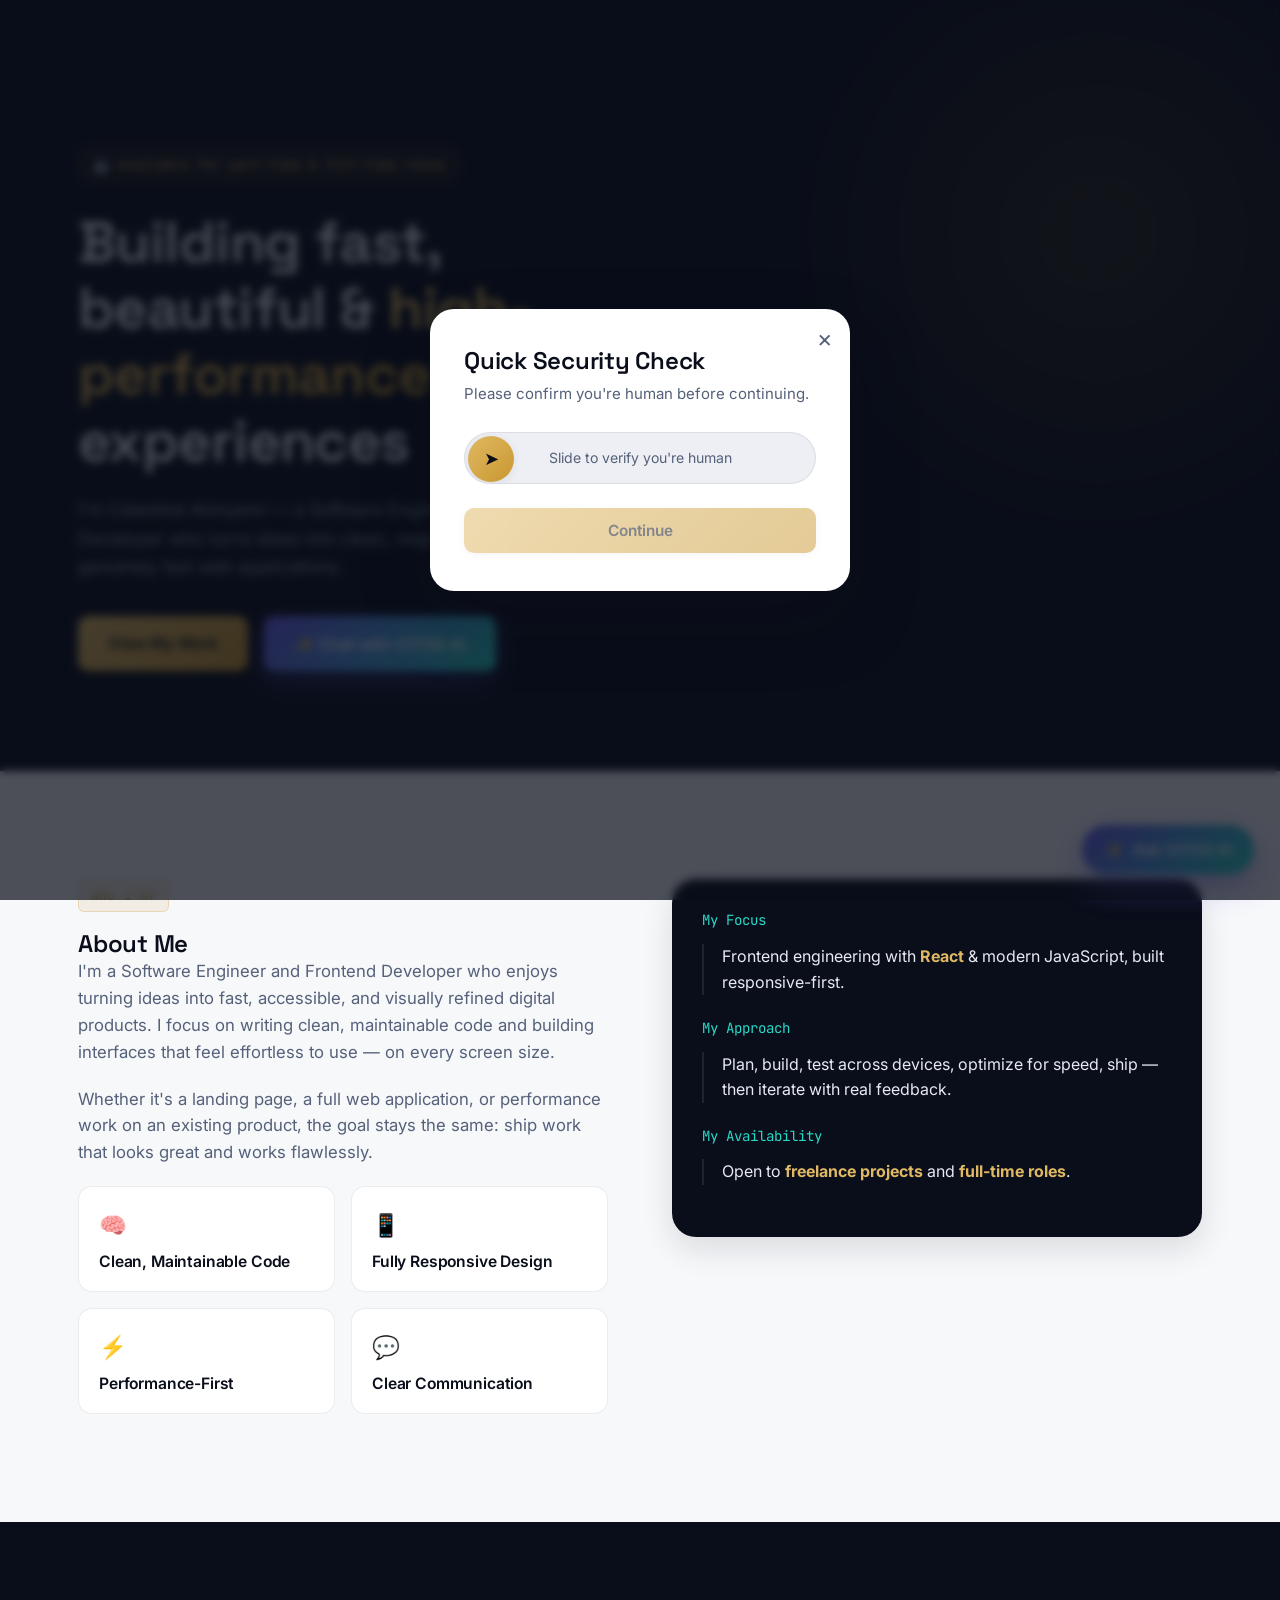
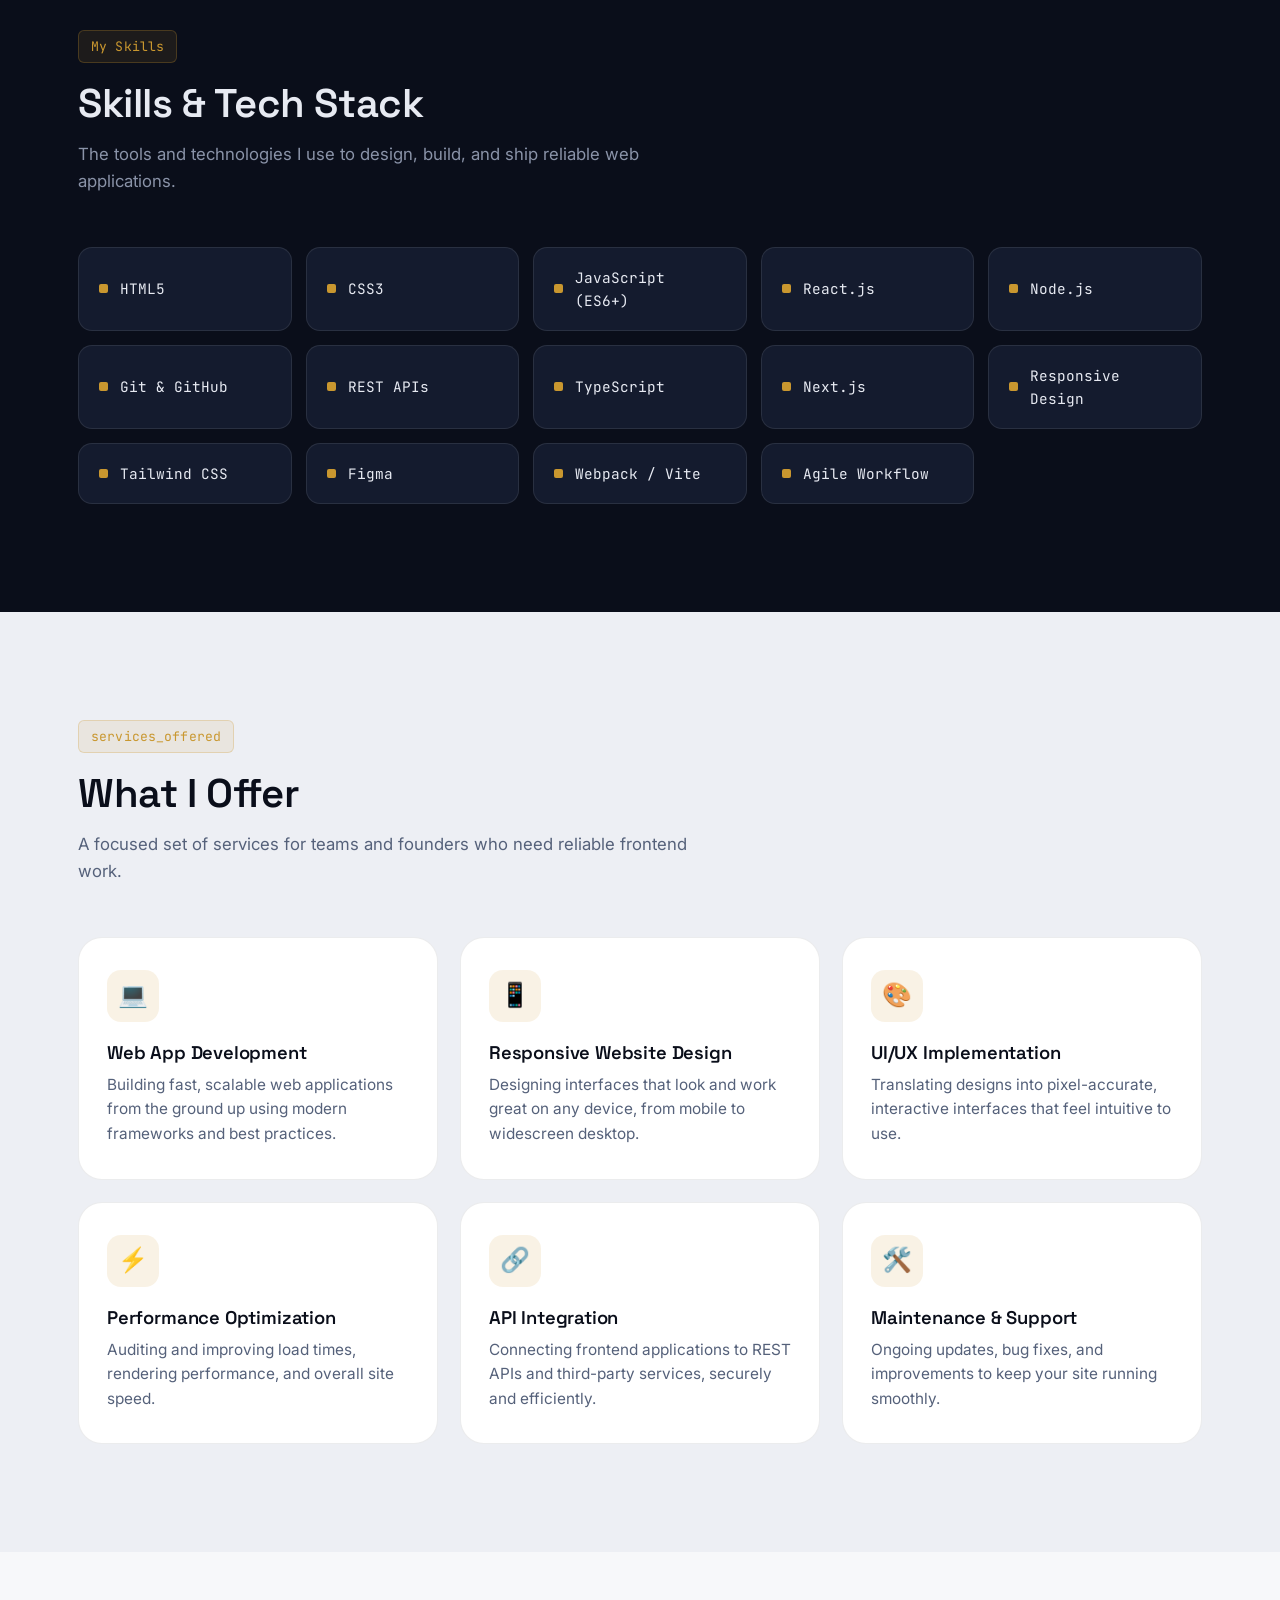
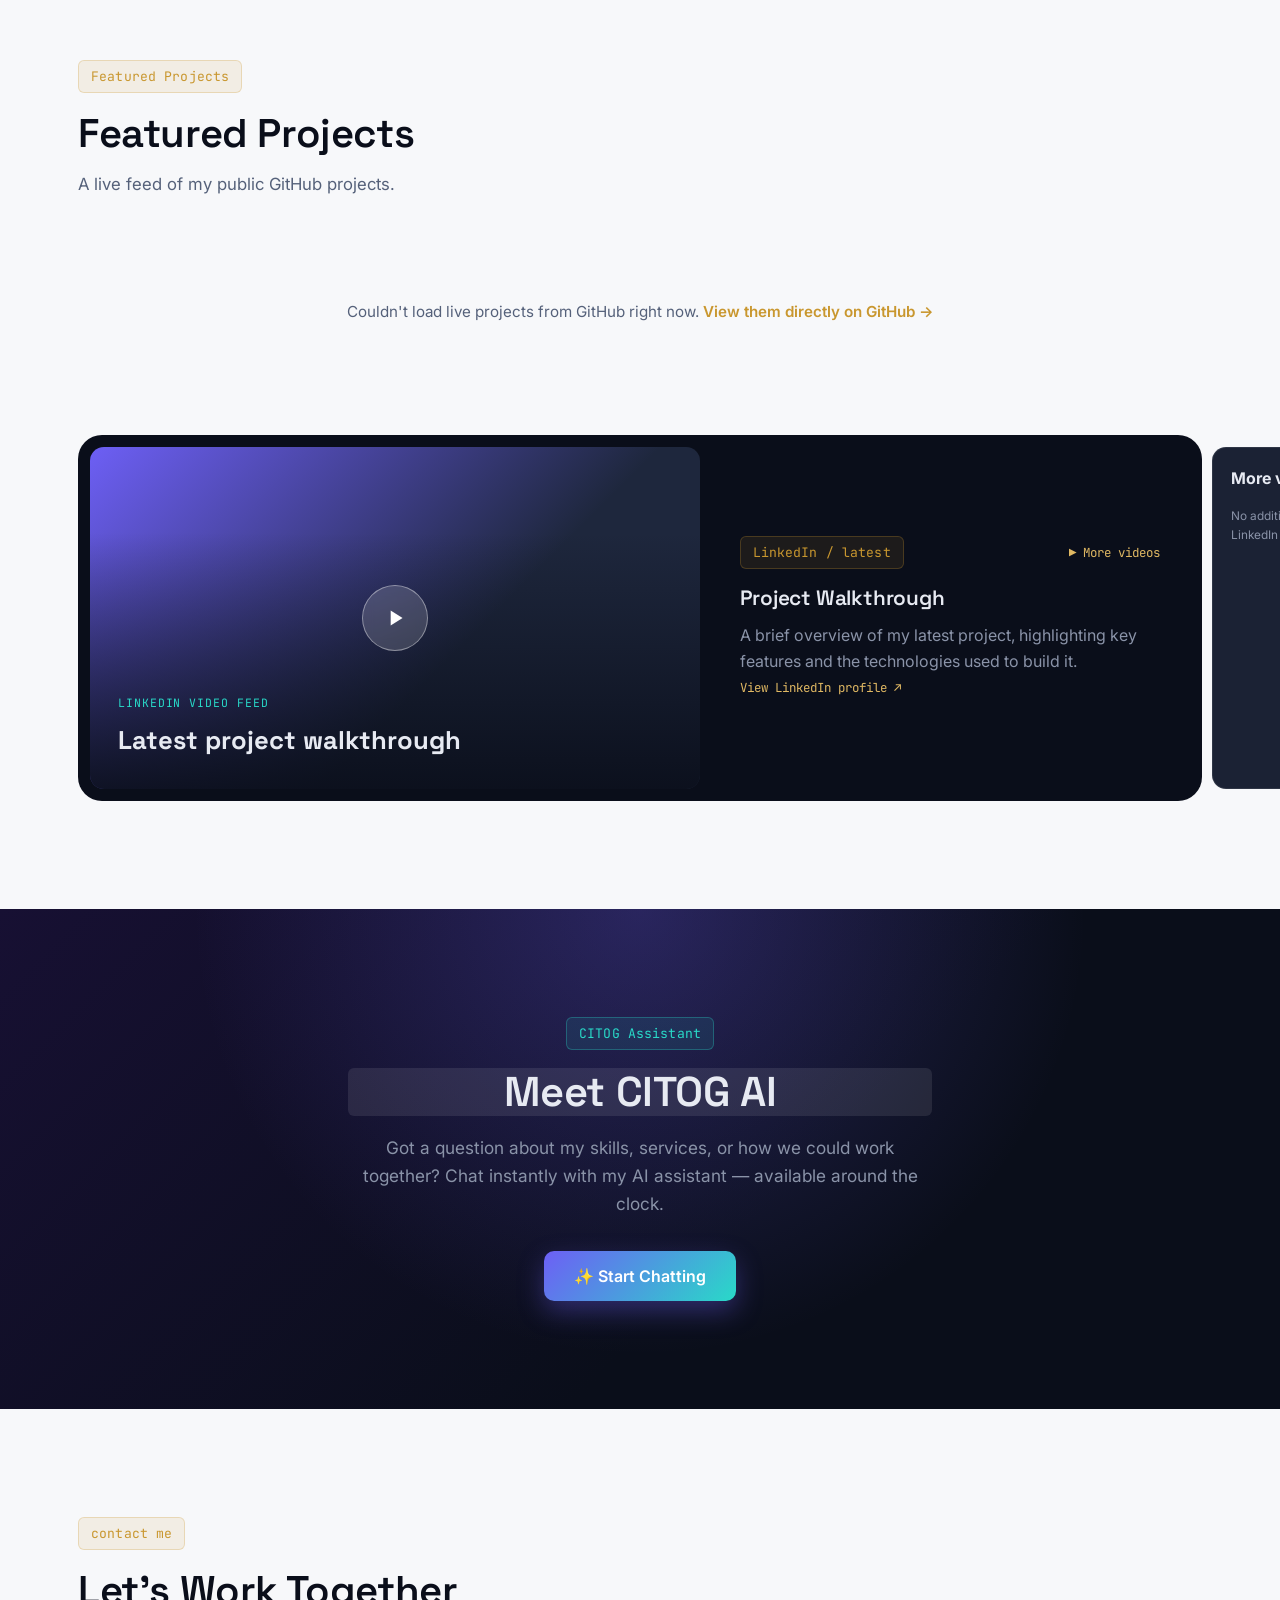
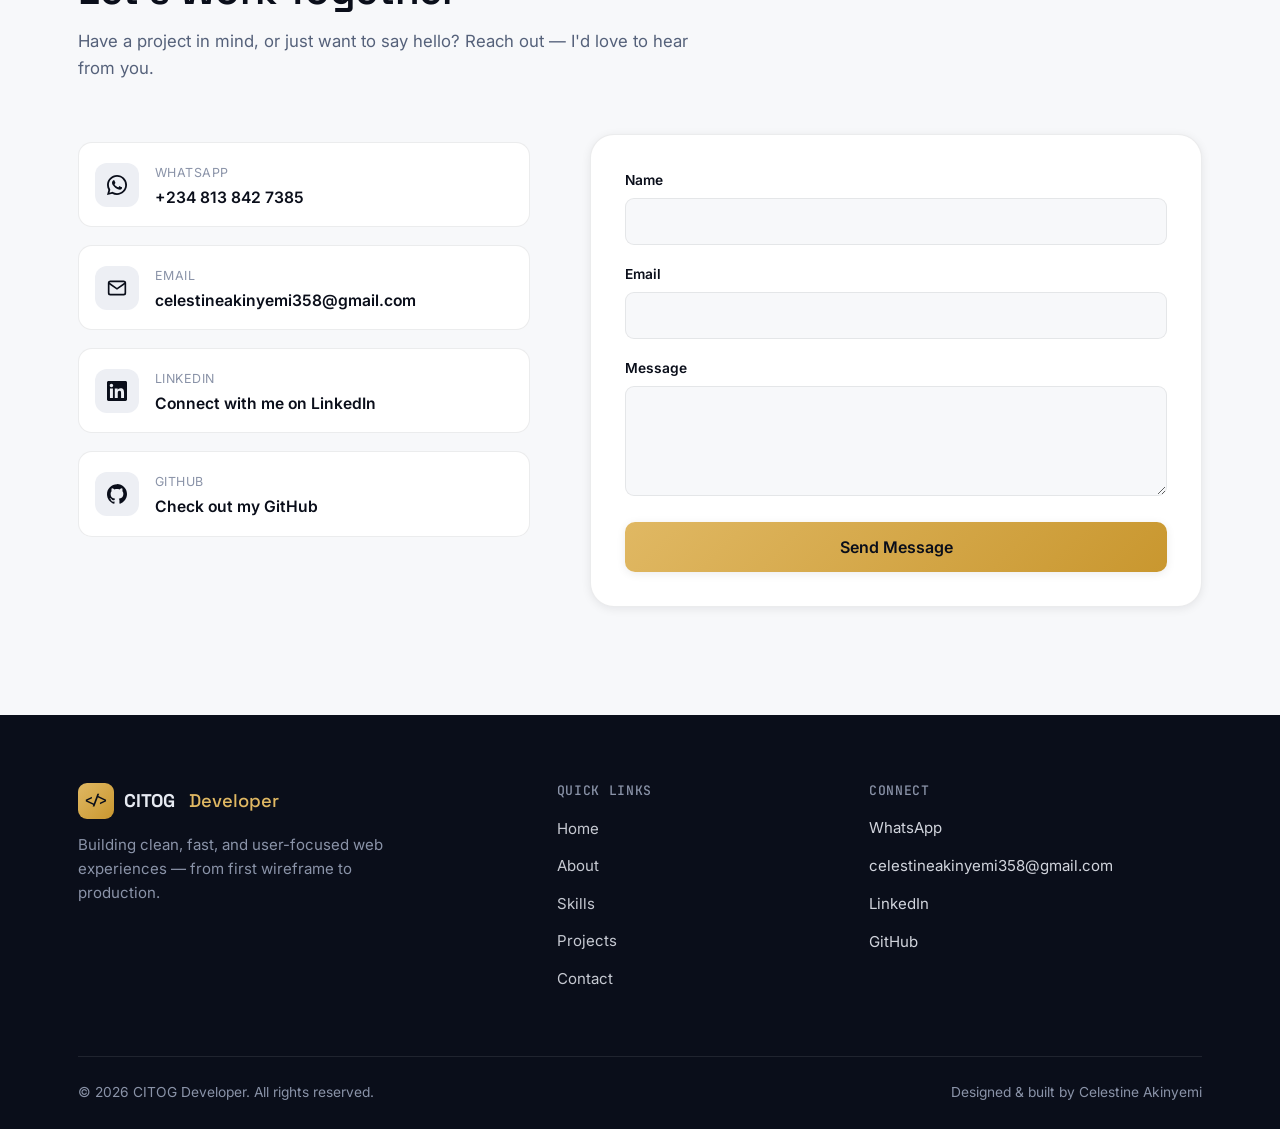
==== j/index.html @ e10cf48c "Rename j.html to index.html" ====
<!doctype html>
<html lang="en">
  <head>
    <meta charset="UTF-8" />
    <meta name="viewport" content="width=device-width, initial-scale=1.0" />
    <title>
      CITOG Developer | Celestine Akinyemi — Software Engineer &amp; Frontend
      Developer
    </title>
    <meta
      name="description"
      content="CITOG Developer — Celestine Akinyemi's portfolio as a Software Engineer and Frontend Developer. Explore projects, skills, and get in touch."
    />
    <link rel="stylesheet" href="j.css" />
    <link
      rel="icon"
      href="data:image/svg+xml,<svg xmlns=%22http://www.w3.org/2000/svg%22 viewBox=%220 0 100 100%22><text y=%22.9em%22 font-size=%2290%22>&#x1F4BB;</text></svg>"
    />
    <link rel="preconnect" href="https://fonts.googleapis.com" />
    <link rel="preconnect" href="https://fonts.gstatic.com" crossorigin />
    <link
      href="https://fonts.googleapis.com/css2?family=Space+Grotesk:wght@500;600;700&family=Inter:wght@400;500;600;700&family=JetBrains+Mono:wght@400;500;600&display=swap"
      rel="stylesheet"
    />
  </head>
  <body>
    <!-- ===== AUTH MODAL ===== -->
    <div class="modal-overlay" id="authOverlay">
      <div class="modal-box" id="auth-screen">
        <button
          class="modal-close"
          onclick="closeAuthModal()"
          aria-label="Close"
        >
          &times;
        </button>

        <div class="auth-step" id="step-verify">
          <h2>Quick Security Check</h2>
          <p>Please confirm you're human before continuing.</p>
          <div class="slider-captcha slider-track" id="sliderTrack">
            <div class="slider-fill" id="sliderFill"></div>
            <span class="slider-text" id="sliderText"
              >Slide to verify you're human</span
            >
            <div class="slider-handle" id="sliderHandle">&#10148;</div>
          </div>
          <button
            class="btn btn-primary btn-block"
            id="verifyContinueBtn"
            disabled
            onclick="proceedAfterVerify()"
          >
            Continue
          </button>
        </div>

        <div class="auth-step auth-step-hidden" id="step-login">
          <h2>Welcome Back</h2>
          <p>Log in to your CITOG Developer account.</p>
          <form id="loginFormEl" onsubmit="handleLogin(event)">
            <div class="mb-3">
              <label class="form-label small text-secondary"
                >Email Address</label
              >
              <input
                type="email"
                id="loginEmail"
                placeholder="Email address"
                required
              />
            </div>

            <div class="mb-2">
              <label class="form-label small text-secondary">Password</label>
              <input
                type="password"
                id="loginPassword"
                placeholder="******"
                required
              />
              <div class="text-end mb-3">
                <a href="#" class="link-forgot" onclick="showAuthStep('forgot')"
                  >Forgot password?</a
                >
              </div>
              <button
                type="submit"
                class="btn btn-primary btn-block"
                id="btn-login-submit"
              >
                Log In
              </button>
              <div class="form-error" id="loginError"></div>
            </div>
          </form>
          <div class="divider"><span>or continue with</span></div>
          <div class="social-buttons">
            <button
              type="button"
              class="btn-social"
              onclick="handleSocialLogin('Google')"
            >
              <svg width="18" height="18" viewBox="0 0 24 24">
                <path
                  fill="#4285F4"
                  d="M23.52 12.27c0-.79-.07-1.54-.19-2.27H12v4.51h6.44c-.28 1.48-1.12 2.73-2.38 3.58v2.97h3.86c2.26-2.08 3.6-5.15 3.6-8.79z"
                />
                <path
                  fill="#34A853"
                  d="M12 24c3.24 0 5.95-1.08 7.93-2.91l-3.86-2.97c-1.07.72-2.45 1.15-4.07 1.15-3.13 0-5.78-2.11-6.73-4.96H1.29v3.07C3.26 21.3 7.31 24 12 24z"
                />
                <path
                  fill="#FBBC05"
                  d="M5.27 14.31A7.19 7.19 0 0 1 4.9 12c0-.8.14-1.58.37-2.31V6.62H1.29A11.96 11.96 0 0 0 0 12c0 1.93.46 3.76 1.29 5.38l3.98-3.07z"
                />
                <path
                  fill="#EA4335"
                  d="M12 4.77c1.77 0 3.35.61 4.6 1.8l3.42-3.42C17.94 1.19 15.24 0 12 0 7.31 0 3.26 2.7 1.29 6.62l3.98 3.07C6.22 6.84 8.87 4.77 12 4.77z"
                />
              </svg>
              Google
            </button>
            <button
              type="button"
              class="btn-social"
              onclick="handleSocialLogin('GitHub')"
            >
              <svg width="18" height="18" viewBox="0 0 24 24" fill="#181717">
                <path
                  d="M12 .297c-6.63 0-12 5.373-12 12 0 5.303 3.438 9.8 8.205 11.385.6.113.82-.258.82-.577 0-.285-.01-1.04-.015-2.04-3.338.724-4.042-1.61-4.042-1.61-.546-1.385-1.333-1.755-1.333-1.755-1.089-.744.084-.729.084-.729 1.205.084 1.838 1.236 1.838 1.236 1.07 1.835 2.809 1.305 3.495.998.108-.776.417-1.305.76-1.605-2.665-.3-5.466-1.332-5.466-5.93 0-1.31.465-2.38 1.235-3.22-.135-.303-.54-1.523.105-3.176 0 0 1.005-.322 3.3 1.23.96-.267 1.98-.399 3-.405 1.02.006 2.04.138 3 .405 2.28-1.552 3.285-1.23 3.285-1.23.645 1.653.24 2.873.12 3.176.765.84 1.23 1.91 1.23 3.22 0 4.61-2.805 5.625-5.475 5.92.42.36.81 1.096.81 2.22 0 1.606-.015 2.896-.015 3.286 0 .315.21.69.825.57C20.565 21.795 24 17.3 24 12c0-6.627-5.373-12-12-12z"
                />
              </svg>
              GitHub
            </button>
            <button
              type="button"
              class="btn-social"
              onclick="handleSocialLogin('LinkedIn')"
            >
              <svg width="18" height="18" viewBox="0 0 24 24" fill="#0A66C2">
                <path
                  d="M20.447 20.452h-3.554v-5.569c0-1.328-.027-3.037-1.852-3.037-1.853 0-2.136 1.445-2.136 2.939v5.667H9.351V9h3.414v1.561h.046c.477-.9 1.637-1.85 3.37-1.85 3.601 0 4.267 2.37 4.267 5.455v6.286zM5.337 7.433c-1.144 0-2.063-.926-2.063-2.065 0-1.138.92-2.063 2.063-2.063 1.14 0 2.064.925 2.064 2.063 0 1.139-.925 2.065-2.064 2.065zm1.782 13.019H3.555V9h3.564v11.452zM22.225 0H1.771C.792 0 0 .774 0 1.729v20.542C0 23.227.792 24 1.771 24h20.451C23.2 24 24 23.227 24 22.271V1.729C24 .774 23.2 0 22.222 0h.003z"
                />
              </svg>
              LinkedIn
            </button>
          </div>
          <p class="switch-auth">
            Don't have an account?
            <a href="#home" id="switchToSignup" onclick="showAuthStep('signup')"
              >Sign up</a
            >
          </p>
        </div>

        <div class="auth-step auth-step-hidden" id="step-signup">
          <h2>Create Your Account</h2>
          <p>Join CITOG Developer to get started.</p>
          <form id="signupFormEl" onsubmit="handleSignup(event)">
            <div class="mb-3">
              <label class="form-label small text-secondary">Full Name</label>
              <input
                type="text"
                id="signupName"
                placeholder="Full name"
                required
              />
            </div>
            <div class="mb-3">
              <label class="form-label small text-secondary"
                >Email Address</label
              >
              <input
                type="email"
                id="signupEmail"
                placeholder="Email address"
                required
              />
            </div>
            <div class="mb-3">
              <label class="form-label small text-secondary">Password</label>
              <input
                type="password"
                id="signupPassword"
                placeholder="Password (min. 8 characters)"
                required
              />
            </div>
            <div class="mb-3">
              <label class="form-label small text-secondary"
                >Confirm Password</label
              >
              <input
                type="password"
                id="signupConfirm"
                placeholder="Confirm password"
                required
              />
            </div>
            <div class="form-error" id="signupError"></div>
            <button type="submit" class="btn btn-primary btn-block">
              Create Account
            </button>
          </form>
          <p class="switch-auth">
            Already have an account?
            <a href="#home" id="switchToLogin" onclick="showAuthStep('login')"
              >Log in</a
            >
          </p>
        </div>

        <div class="auth-step auth-step-hidden" id="step-forgot">
          <h2>Reset Your Password</h2>
          <p>
            Enter the email associated with your account, and we'll send a link
            to reset your password.
          </p>
          <form id="forgotFormEl" onsubmit="handleForgotPassword(event)">
            <input
              type="email"
              id="forgotEmail"
              placeholder="Email address"
              required
            />
            <button type="submit" class="btn btn-primary btn-block">
              Send Reset Link
            </button>
          </form>
          <p class="switch-auth">
            <a
              href="#home"
              id="switchToLoginFromForgot"
              onclick="showAuthStep('login')"
              >&larr; Back to login</a
            >
          </p>
        </div>

        <div class="auth-step auth-step-hidden" id="step-reset-sent">
          <div class="success-icon">&#10003;</div>
          <h2>Check Your Email</h2>
          <p id="resetSentMessage">
            If an account exists with that email, we've sent a password reset
            link.
          </p>
          <button
            class="btn btn-primary btn-block"
            onclick="showAuthStep('reset-form')"
          >
            Continue to Reset Password
          </button>
          <p class="switch-auth">
            <a
              href="#home"
              id="switchToLoginFromResetSent"
              onclick="showAuthStep('login')"
              >&larr; Back to login</a
            >
          </p>
        </div>

        <div class="auth-step auth-step-hidden" id="step-reset-form">
          <h2>Set a New Password</h2>
          <p>Choose a new password for your account.</p>
          <form id="resetFormEl" onsubmit="handleResetPassword(event)">
            <div class="mb-3">
              <label class="form-label small text-secondary"
                >New Password</label
              >
              <input
                type="password"
                id="resetPassword"
                placeholder="New password (min. 8 characters)"
                required
              />
            </div>
            <div class="mb-3">
              <label class="form-label small text-secondary"
                >Confirm New Password</label
              >
              <input
                type="password"
                id="resetConfirm"
                placeholder="Confirm new password"
                required
              />
            </div>
            <div class="form-error" id="resetError"></div>
            <button type="submit" class="btn btn-primary btn-block">
              Reset Password
            </button>
          </form>
          <p class="switch-auth">
            <a
              href="#home"
              id="switchToLoginFromReset"
              onclick="showAuthStep('login')"
              >&larr; Back to login</a
            >
          </p>
        </div>
      </div>
    </div>

    <div id="main-content" class="site-shell site-locked">
      <!-- ===== NAVBAR ===== -->
      <nav class="navbar" id="navbar" aria-label="Primary navigation">
        <div class="container nav-inner">
          <a href="#home" class="logo" aria-label="CITOG Developer home">
            <span class="logo-mark">&lt;/&gt;</span>CITOG<span
              class="logo-accent"
              >Developer</span
            >
          </a>
          <button
            class="hamburger"
            id="hamburger"
            type="button"
            onclick="toggleMobileMenu()"
            aria-label="Toggle navigation"
            aria-expanded="false"
          >
            &#9776;
          </button>
          <div class="nav-links" id="navLinks">
            <a href="#home">Home</a>
            <a href="#about">About</a>
            <a href="#skills">Skills</a>
            <a href="#projects">Projects</a>
            <a href="#contact">Contact</a>
          </div>
          <div class="nav-actions" id="navActions">
            <button
              class="btn btn-ghost"
              type="button"
              id="login-submit"
              onclick="openAuthModal('login')"
            >
              Log In
            </button>
            <button
              class="btn btn-primary"
              type="button"
              id="signup-submit"
              onclick="openAuthModal('signup')"
            >
              Sign Up
            </button>
            <div class="nav-user-area" id="navUserArea">
              <span class="nav-user-greeting" id="navUserGreeting"></span>
              <button
                class="btn btn-ghost"
                type="button"
                onclick="handleLogout()"
              >
                Log Out
              </button>
            </div>
          </div>
        </div>
      </nav>
    </div>

    <!-- ===== HERO ===== -->
    <section id="home" class="hero">
      <div class="container hero-grid">
        <div>
          <span class="hero-badge"
            ><span class="hero-badge-icon">&#128187;</span> available for
            part-time &amp; full-time roles</span
          >
          <h1>
            Building fast, beautiful &amp;
            <span class="grad">high-performance</span> web experiences
          </h1>
          <p class="lead">
            I'm Celestine Akinyemi — a Software Engineer and Frontend Developer
            who turns ideas into clean, responsive, and genuinely fast web
            applications.
          </p>
          <div class="hero-actions">
            <a href="#projects" class="btn btn-primary btn-lg">View My Work</a>
            <button class="btn btn-ai-cta btn-lg" onclick="toggleAIChat()">
              &#10024; Chat with CITOG AI
            </button>
          </div>
        </div>
        <div class="code-window">
          <div class="code-window-header">
            <span class="dot red"></span><span class="dot yellow"></span
            ><span class="dot green"></span>
            <span class="filename">developer.js</span>
          </div>
          <pre
            class="code-body"
          ><code><span class="c-com">// CITOG Developer</span>
<span class="c-key">const</span> <span class="c-var">developer</span> = {
  <span class="c-prop">name</span>: <span class="c-str">'Celestine Akinyemi'</span>,
  <span class="c-prop">role</span>: <span class="c-str">'Software Engineer / Frontend Developer'</span>,
  <span class="c-prop">stack</span>: [<span class="c-str">'JavaScript'</span>, <span class="c-str">'React'</span>, <span class="c-str">'Node.js'</span>, <span class="c-str">'CSS3'</span>],
  <span class="c-prop">focus</span>: [<span class="c-str">'Clean code'</span>, <span class="c-str">'Responsive UI'</span>, <span class="c-str">'Performance'</span>],
  <span class="c-prop">available</span>: <span class="c-key">true</span>,
};

<span class="c-key">function</span> <span class="c-fn">buildSomethingGreat</span>(idea) {
  <span class="c-key">return</span> developer.ship(idea);
}</code></pre>
        </div>
      </div>
    </section>

    <!-- ===== ABOUT ===== -->
    <section id="about" class="about">
      <div class="container about-grid">
        <div class="about-copy fade-in">
          <span class="eyebrow">who i'm?</span>
          <h2>About Me</h2>
          <p>
            I'm a Software Engineer and Frontend Developer who enjoys turning
            ideas into fast, accessible, and visually refined digital products.
            I focus on writing clean, maintainable code and building interfaces
            that feel effortless to use — on every screen size.
          </p>
          <p>
            Whether it's a landing page, a full web application, or performance
            work on an existing product, the goal stays the same: ship work that
            looks great and works flawlessly.
          </p>
          <div class="about-highlights">
            <div class="highlight-card">
              <span class="h-icon">&#129504;</span>
              <h4>Clean, Maintainable Code</h4>
            </div>
            <div class="highlight-card">
              <span class="h-icon">&#128241;</span>
              <h4>Fully Responsive Design</h4>
            </div>
            <div class="highlight-card">
              <span class="h-icon">&#9889;</span>
              <h4>Performance-First</h4>
            </div>
            <div class="highlight-card">
              <span class="h-icon">&#128172;</span>
              <h4>Clear Communication</h4>
            </div>
          </div>
        </div>
        <div class="terminal-card fade-in">
          <div class="t-line">
            <span class="t-prompt">My Focus</span>
          </div>
          <div class="t-result">
            Frontend engineering with <strong>React</strong> &amp; modern
            JavaScript, built responsive-first.
          </div>
          <div class="t-line">
            <span class="t-prompt">My Approach</span>
          </div>
          <div class="t-result">
            Plan, build, test across devices, optimize for speed, ship — then
            iterate with real feedback.
          </div>
          <div class="t-line">
            <span class="t-prompt">My Availability</span>
          </div>
          <div class="t-result">
            Open to <strong>freelance projects</strong> and
            <strong>full-time roles</strong>.
          </div>
        </div>
      </div>
    </section>

    <!-- ===== SKILLS ===== -->
    <section id="skills" class="skills">
      <div class="container">
        <div class="section-head fade-in">
          <span class="eyebrow">My Skills</span>
          <h2>Skills &amp; Tech Stack</h2>
          <p>
            The tools and technologies I use to design, build, and ship reliable
            web applications.
          </p>
        </div>
        <div class="skills-grid fade-in">
          <div class="skill-chip">
            <span class="dot"></span><span class="label">HTML5</span>
          </div>
          <div class="skill-chip">
            <span class="dot"></span><span class="label">CSS3</span>
          </div>
          <div class="skill-chip">
            <span class="dot"></span
            ><span class="label">JavaScript (ES6+)</span>
          </div>
          <div class="skill-chip">
            <span class="dot"></span><span class="label">React.js</span>
          </div>
          <div class="skill-chip">
            <span class="dot"></span><span class="label">Node.js</span>
          </div>
          <div class="skill-chip">
            <span class="dot"></span><span class="label">Git &amp; GitHub</span>
          </div>
          <div class="skill-chip">
            <span class="dot"></span><span class="label">REST APIs</span>
          </div>
          <div class="skill-chip">
            <span class="dot"></span><span class="label">TypeScript</span>
          </div>
          <div class="skill-chip" value="Next.js">
            <span class="dot"></span><span class="label">Next.js</span>
          </div>
          <div class="skill-chip">
            <span class="dot"></span
            ><span class="label">Responsive Design</span>
          </div>
          <div class="skill-chip">
            <span class="dot"></span><span class="label">Tailwind CSS</span>
          </div>
          <div class="skill-chip">
            <span class="dot"></span><span class="label">Figma</span>
          </div>
          <div class="skill-chip">
            <span class="dot"></span><span class="label">Webpack / Vite</span>
          </div>
          <div class="skill-chip">
            <span class="dot"></span><span class="label">Agile Workflow</span>
          </div>
        </div>
      </div>
    </section>

    <!-- ===== SERVICES ===== -->
    <section class="services">
      <div class="container">
        <div class="section-head fade-in">
          <span class="eyebrow">services_offered</span>
          <h2>What I Offer</h2>
          <p>
            A focused set of services for teams and founders who need reliable
            frontend work.
          </p>
        </div>
        <div class="services-grid fade-in">
          <div class="service-card">
            <div class="service-icon">&#128187;</div>
            <h3>Web App Development</h3>
            <p>
              Building fast, scalable web applications from the ground up using
              modern frameworks and best practices.
            </p>
          </div>
          <div class="service-card">
            <div class="service-icon">&#128241;</div>
            <h3>Responsive Website Design</h3>
            <p>
              Designing interfaces that look and work great on any device, from
              mobile to widescreen desktop.
            </p>
          </div>
          <div class="service-card">
            <div class="service-icon">&#127912;</div>
            <h3>UI/UX Implementation</h3>
            <p>
              Translating designs into pixel-accurate, interactive interfaces
              that feel intuitive to use.
            </p>
          </div>
          <div class="service-card">
            <div class="service-icon">&#9889;</div>
            <h3>Performance Optimization</h3>
            <p>
              Auditing and improving load times, rendering performance, and
              overall site speed.
            </p>
          </div>
          <div class="service-card">
            <div class="service-icon">&#128279;</div>
            <h3>API Integration</h3>
            <p>
              Connecting frontend applications to REST APIs and third-party
              services, securely and efficiently.
            </p>
          </div>
          <div class="service-card">
            <div class="service-icon">&#128736;&#65039;</div>
            <h3>Maintenance &amp; Support</h3>
            <p>
              Ongoing updates, bug fixes, and improvements to keep your site
              running smoothly.
            </p>
          </div>
        </div>
      </div>
    </section>

    <!-- ===== PROJECTS ===== -->
    <section id="projects" class="projects">
      <div class="container">
        <div class="section-head fade-in">
          <span class="eyebrow">Featured Projects</span>
          <h2>Featured Projects</h2>
          <p>A live feed of my public GitHub projects.</p>
        </div>
        <div class="projects-grid fade-in" id="projectsGrid">
          <p class="projects-loading">projects from GitHub…</p>
        </div>

        <div class="video-showcase fade-in" id="linkedinVideoShowcase">
          <div class="video-media" id="featuredVideoMedia">
            <div class="video-placeholder-content">
              <span class="video-kicker">LinkedIn video feed</span>
              <strong id="featuredVideoTitle"
                >Latest project walkthrough</strong
              >
            </div>
            <button
              class="video-play-btn"
              id="featuredVideoPlay"
              type="button"
              onclick="openFeaturedVideo()"
              aria-label="Open featured LinkedIn video"
            >
              <svg
                viewBox="0 0 24 24"
                width="26"
                height="26"
                fill="white"
                aria-hidden="true"
              >
                <path d="M8 5v14l11-7z" />
              </svg>
            </button>
          </div>
          <div class="video-info">
            <div class="video-info-heading">
              <span class="eyebrow">LinkedIn / latest</span>
              <button
                class="video-rail-toggle"
                type="button"
                onclick="toggleVideoRail()"
                aria-controls="linkedinVideoRail"
                aria-expanded="false"
              >
                <span aria-hidden="true">&#9654;</span> More videos
              </button>
            </div>
            <h3 id="featuredVideoHeading">Project Walkthrough</h3>
            <p id="featuredVideoDescription">
              A brief overview of my latest project, highlighting key features
              and the technologies used to build it.
            </p>
            <a
              class="video-profile-link"
              href="https://www.linkedin.com/in/celestine-akinyemi-78641a400"
              target="_blank"
              rel="noopener"
              >View LinkedIn profile &#8599;</a
            >
          </div>
          <aside
            class="linkedin-video-rail"
            id="linkedinVideoRail"
            aria-label="More LinkedIn videos"
          >
            <div class="video-rail-header">
              <strong>More videos</strong
              ><button
                type="button"
                onclick="toggleVideoRail()"
                aria-label="Close more videos"
              >
                &times;
              </button>
            </div>
            <div id="linkedinVideoList">
              <p class="video-rail-empty">
                No additional videos available. Connect your LinkedIn feed to
                display more content here.
              </p>
            </div>
          </aside>
        </div>
      </div>
    </section>

    <!-- ===== AI HIGHLIGHT ===== -->
    <section class="ai-highlight">
      <div class="container ai-highlight-inner fade-in">
        <span class="eyebrow">CITOG Assistant</span>
        <h2>Meet CITOG AI</h2>
        <p>
          Got a question about my skills, services, or how we could work
          together? Chat instantly with my AI assistant — available around the
          clock.
        </p>
        <button class="btn btn-ai-cta btn-lg" onclick="toggleAIChat()">
          &#10024; Start Chatting
        </button>
      </div>
    </section>

    <!-- ===== CONTACT ===== -->
    <section id="contact" class="contact">
      <div class="container">
        <div class="section-head fade-in">
          <span class="eyebrow">contact me</span>
          <h2>Let's Work Together</h2>
          <p>
            Have a project in mind, or just want to say hello? Reach out — I'd
            love to hear from you.
          </p>
        </div>
        <div class="contact-grid fade-in">
          <div class="contact-list">
            <a
              class="contact-item"
              href="https://wa.me/2348138427385"
              target="_blank"
              rel="noopener"
            >
              <span class="contact-icon"
                ><svg
                  viewBox="0 0 24 24"
                  width="20"
                  height="20"
                  fill="currentColor"
                >
                  <path
                    d="M17.472 14.382c-.297-.149-1.758-.867-2.03-.967-.273-.099-.471-.148-.67.15-.197.297-.767.966-.94 1.164-.173.199-.347.223-.644.075-.297-.15-1.255-.463-2.39-1.475-.883-.788-1.48-1.761-1.653-2.059-.173-.297-.018-.458.13-.606.134-.133.298-.347.446-.52.149-.174.198-.298.298-.497.099-.198.05-.371-.025-.52-.075-.149-.669-1.612-.916-2.207-.242-.579-.487-.5-.669-.51-.173-.008-.371-.01-.57-.01-.198 0-.52.074-.792.372-.272.297-1.04 1.016-1.04 2.479 0 1.462 1.065 2.875 1.213 3.074.149.198 2.096 3.2 5.077 4.487.709.306 1.262.489 1.694.625.712.227 1.36.195 1.871.118.571-.085 1.758-.719 2.006-1.413.248-.694.248-1.289.173-1.413-.074-.124-.272-.198-.57-.347z"
                  />
                  <path
                    d="M12.017 0C5.396 0 .029 5.367.029 11.99c0 2.113.552 4.176 1.601 5.995L0 24l6.19-1.62a11.94 11.94 0 0 0 5.826 1.484h.005c6.62 0 11.988-5.368 11.988-11.99C24.01 5.367 18.642.001 12.017.001zM12.017 21.79a9.75 9.75 0 0 1-4.98-1.363l-.357-.213-3.696.968.986-3.6-.232-.37a9.755 9.755 0 0 1-1.499-5.223c0-5.395 4.392-9.786 9.789-9.786 2.617 0 5.076 1.019 6.926 2.87a9.723 9.723 0 0 1 2.868 6.92c-.001 5.394-4.393 9.797-9.805 9.797z"
                  /></svg
              ></span>
              <span
                ><span class="c-label">WhatsApp</span><br /><span
                  class="c-value"
                  >+234 813 842 7385</span
                ></span
              >
            </a>
            <a
              class="contact-item"
              href="#contactFormEl"
              aria-label="Email Celestine using the contact form"
            >
              <span class="contact-icon"
                ><svg
                  viewBox="0 0 24 24"
                  width="20"
                  height="20"
                  fill="none"
                  stroke="currentColor"
                  stroke-width="2"
                >
                  <rect x="2" y="4" width="20" height="16" rx="2" />
                  <path d="M2 6l10 7 10-7" /></svg
              ></span>
              <span
                ><span class="c-label">Email</span><br /><span class="c-value"
                  >celestineakinyemi358@gmail.com</span
                ></span
              >
            </a>
            <a
              class="contact-item"
              href="https://www.linkedin.com/in/celestine-akinyemi-78641a400"
              target="_blank"
              rel="noopener"
            >
              <span class="contact-icon"
                ><svg
                  viewBox="0 0 24 24"
                  width="20"
                  height="20"
                  fill="currentColor"
                >
                  <path
                    d="M20.447 20.452h-3.554v-5.569c0-1.328-.027-3.037-1.852-3.037-1.853 0-2.136 1.445-2.136 2.939v5.667H9.351V9h3.414v1.561h.046c.477-.9 1.637-1.85 3.37-1.85 3.601 0 4.267 2.37 4.267 5.455v6.286zM5.337 7.433c-1.144 0-2.063-.926-2.063-2.065 0-1.138.92-2.063 2.063-2.063 1.14 0 2.064.925 2.064 2.063 0 1.139-.925 2.065-2.064 2.065zm1.782 13.019H3.555V9h3.564v11.452zM22.225 0H1.771C.792 0 0 .774 0 1.729v20.542C0 23.227.792 24 1.771 24h20.451C23.2 24 24 23.227 24 22.271V1.729C24 .774 23.2 0 22.222 0h.003z"
                  /></svg
              ></span>
              <span
                ><span class="c-label">LinkedIn</span><br /><span
                  class="c-value"
                  >Connect with me on LinkedIn</span
                ></span
              >
            </a>
            <a
              class="contact-item"
              href="https://github.com/celestineakinyemi358"
              target="_blank"
              rel="noopener"
            >
              <span class="contact-icon"
                ><svg
                  viewBox="0 0 24 24"
                  width="20"
                  height="20"
                  fill="currentColor"
                >
                  <path
                    d="M12 .297c-6.63 0-12 5.373-12 12 0 5.303 3.438 9.8 8.205 11.385.6.113.82-.258.82-.577 0-.285-.01-1.04-.015-2.04-3.338.724-4.042-1.61-4.042-1.61-.546-1.385-1.333-1.755-1.333-1.755-1.089-.744.084-.729.084-.729 1.205.084 1.838 1.236 1.838 1.236 1.07 1.835 2.809 1.305 3.495.998.108-.776.417-1.305.76-1.605-2.665-.3-5.466-1.332-5.466-5.93 0-1.31.465-2.38 1.235-3.22-.135-.303-.54-1.523.105-3.176 0 0 1.005-.322 3.3 1.23.96-.267 1.98-.399 3-.405 1.02.006 2.04.138 3 .405 2.28-1.552 3.285-1.23 3.285-1.23.645 1.653.24 2.873.12 3.176.765.84 1.23 1.91 1.23 3.22 0 4.61-2.805 5.625-5.475 5.92.42.36.81 1.096.81 2.22 0 1.606-.015 2.896-.015 3.286 0 .315.21.69.825.57C20.565 21.795 24 17.3 24 12c0-6.627-5.373-12-12-12z"
                  /></svg
              ></span>
              <span
                ><span class="c-label">GitHub</span><br /><span class="c-value"
                  >Check out my GitHub</span
                ></span
              >
            </a>
          </div>
          <form
            action="https://formspree.io/f/mkjgzpja"
            method="POST"
            class="contact-form"
            id="contactFormEl"
            onsubmit="handleContactForm(event)"
          >
            <div class="field">
              <label for="contactName">Name</label
              ><input
                type="text"
                id="contactName"
                name="name"
                autocomplete="name"
                required
              />
            </div>
            <div class="field">
              <label for="contactEmail">Email</label
              ><input
                type="email"
                id="contactEmail"
                name="email"
                autocomplete="email"
                required
              />
            </div>
            <div class="field">
              <label for="contactMessage">Message</label
              ><textarea id="contactMessage" name="message" required></textarea>
            </div>
            <button type="submit" class="btn btn-primary btn-block btn-lg">
              Send Message
            </button>
            <p
              class="form-status"
              id="contactFormStatus"
              role="status"
              aria-live="polite"
              hidden
            ></p>
          </form>
        </div>
      </div>
    </section>

    <!-- ===== FOOTER ===== -->
    <footer class="footer">
      <div class="container">
        <div class="footer-grid">
          <div class="footer-brand">
            <a href="#home" class="logo"
              ><span class="logo-mark">&lt;/&gt;</span>CITOG<span
                class="logo-accent"
                >Developer</span
              ></a
            >
            <p>
              Building clean, fast, and user-focused web experiences — from
              first wireframe to production.
            </p>
          </div>
          <div>
            <h4>Quick Links</h4>
            <ul class="footer-links">
              <li><a href="#home">Home</a></li>
              <li><a href="#about">About</a></li>
              <li><a href="#skills">Skills</a></li>
              <li><a href="#projects">Projects</a></li>
              <li><a href="#contact">Contact</a></li>
            </ul>
          </div>
          <div>
            <h4>Connect</h4>
            <ul class="footer-connect">
              <li>
                <a
                  href="https://wa.me/2348138427385"
                  target="_blank"
                  rel="noopener"
                  >WhatsApp</a
                >
              </li>
              <li>
                <a href="#contactFormEl">celestineakinyemi358@gmail.com</a>
              </li>
              <li>
                <a
                  href="https://www.linkedin.com/in/celestine-akinyemi-78641a400"
                  target="_blank"
                  rel="noopener"
                  >LinkedIn</a
                >
              </li>
              <li>
                <a
                  href="https://github.com/celestineakinyemi358"
                  target="_blank"
                  rel="noopener"
                  >GitHub</a
                >
              </li>
            </ul>
          </div>
        </div>
        <div class="footer-bottom">
          <span>&copy; 2026 CITOG Developer. All rights reserved.</span>
          <span>Designed &amp; built by Celestine Akinyemi</span>
        </div>
      </div>
    </footer>

    <!-- ===== FLOATING BUTTONS ===== -->
    <button class="ai-fab" id="aiFab" onclick="toggleAIChat()">
      &#10024; <span class="fab-label">Ask CITOG AI</span>
    </button>
    <button
      class="back-to-top"
      id="backToTop"
      onclick="window.scrollTo({ top: 0, behavior: 'smooth' })"
      aria-label="Back to top"
    >
      &#8593;
    </button>

    <!-- ===== AI CHAT PANEL ===== -->
    <div class="ai-chat-panel" id="aiChatPanel">
      <div class="ai-chat-header">
        <span class="ai-chat-header-title"
          ><span class="pulse-dot"></span> CITOG AI Assistant</span
        >
        <button
          class="ai-chat-close"
          onclick="toggleAIChat()"
          aria-label="Close chat"
        >
          &times;
        </button>
      </div>
      <div class="ai-messages" id="aiMessages"></div>
      <div class="ai-input-row">
        <input
          type="text"
          id="aiInput"
          placeholder="Ask about skills, services, projects..."
          onkeypress="if (event.key === 'Enter') sendAIMessage();"
        />
        <button
          id="aiSendBtn"
          onclick="sendAIMessage()"
          aria-label="Send message"
        >
          <svg viewBox="0 0 24 24" width="18" height="18" fill="currentColor">
            <path d="M2 21l21-9L2 3v7l15 2-15 2z" />
          </svg>
        </button>
      </div>
    </div>
    <script src="i.js"></script>
  </body>
</html>
---- j/j.css ----
/* ===== RESET & BASE ===== */
     *,
     *::before,
     *::after {
         box-sizing: border-box;
         margin: 0;
         padding: 0;
     }

     html {
         scroll-behavior: smooth;
     }

     :root {
         --ink: #0A0E1A;
         --ink-soft: #141B2E;
         --ink-softer: #1E273D;
         --paper: #F7F8FA;
         --paper-alt: #EDEFF4;
         --line: rgba(255, 255, 255, 0.09);
         --line-dark: rgba(10, 14, 26, 0.08);
         --slate: #55617A;
         --slate-light: #8A93A8;
         --text-on-dark: #E7EAF2;
         --gold: #C9972F;
         --gold-light: #E0B863;
         --signal-violet: #6D5FF5;
         --signal-cyan: #29D9C8;
         --white: #FFFFFF;
         --success: #2FAE6B;
         --error: #E0554F;

         --font-display: 'Space Grotesk', sans-serif;
         --font-body: 'Inter', -apple-system, BlinkMacSystemFont, sans-serif;
         --font-mono: 'JetBrains Mono', 'Courier New', monospace;

         --radius-sm: 8px;
         --radius-md: 14px;
         --radius-lg: 24px;
         --shadow-sm: 0 2px 10px rgba(10, 14, 26, 0.08);
         --shadow-md: 0 12px 32px rgba(10, 14, 26, 0.12);
         --shadow-lg: 0 30px 70px rgba(10, 14, 26, 0.22);
         --ease: 0.25s cubic-bezier(.4, 0, .2, 1);
         --container: 1180px;
         --nav-h: 76px;
     }

     body {
         font-family: var(--font-body);
         color: var(--ink);
         background: var(--paper);
         line-height: 1.6;
         -webkit-font-smoothing: antialiased;
         overflow-x: hidden;
     }

     body.modal-open {
         overflow: hidden;
     }

     .site-shell.site-locked {
         visibility: hidden;
         pointer-events: none;
         user-select: none;
     }

     .text-accent {
         color: var(--gold-light);
     }

     img {
         max-width: 100%;
         display: block;
     }

     a {
         color: inherit;
         text-decoration: none;
     }

     button {
         font-family: inherit;
         cursor: pointer;
         border: none;
         background: none;
         color: inherit;
     }

     input,
     textarea {
         font-family: inherit;
         font-size: 1rem;
     }

     ul {
         list-style: none;
     }

     h1,
     h2,
     h3,
     h4 {
         font-family: var(--font-display);
         font-weight: 600;
         line-height: 1.15;
         letter-spacing: -0.01em;
     }

     section[id] {
         scroll-margin-top: var(--nav-h);
     }

     ::selection {
         background: var(--gold);
         color: var(--ink);
     }

     ::-webkit-scrollbar {
         width: 10px;
     }

     ::-webkit-scrollbar-track {
         background: var(--paper);
     }

     ::-webkit-scrollbar-thumb {
         background: var(--slate-light);
         border-radius: 10px;
     }

     :focus-visible {
         outline: 2px solid var(--gold);
         outline-offset: 3px;
         border-radius: 3px;
     }

     .container {
         max-width: var(--container);
         margin: 0 auto;
         padding: 0 28px;
     }

     .eyebrow {
         display: inline-block;
         font-family: var(--font-mono);
         font-size: 0.82rem;
         color: var(--gold);
         background: rgba(201, 151, 47, 0.1);
         border: 1px solid rgba(201, 151, 47, 0.25);
         padding: 5px 12px;
         border-radius: 6px;
         margin-bottom: 18px;
         letter-spacing: 0.01em;
     }

     .section-head {
         max-width: 640px;
         margin-bottom: 52px;
     }

     .section-head h2 {
         font-size: clamp(1.7rem, 3.2vw, 2.5rem);
         margin-bottom: 14px;
     }

     .section-head p {
         color: var(--slate);
         font-size: 1.05rem;
     }

     section {
         padding: 108px 0;
     }

     @media (max-width: 720px) {
         section {
             padding: 76px 0;
         }
     }

     .fade-in {
         opacity: 0;
         transform: translateY(26px);
         transition: opacity 0.7s var(--ease), transform 0.7s var(--ease);
     }

     .fade-in.visible {
         opacity: 1;
         transform: translateY(0);
     }

     /* ===== BUTTONS ===== */
     .btn {
         display: inline-flex;
         align-items: center;
         justify-content: center;
         gap: 8px;
         font-weight: 600;
         font-size: 0.96rem;
         padding: 13px 26px;
         border-radius: 10px;
         transition: transform var(--ease), box-shadow var(--ease), background var(--ease), color var(--ease), border-color var(--ease);
         white-space: nowrap;
     }

     .btn:active {
         transform: scale(0.97);
     }

     .btn-primary {
         background: linear-gradient(135deg, var(--gold-light), var(--gold));
         color: var(--ink);
         box-shadow: var(--shadow-sm);
     }

     .btn-primary:hover {
         box-shadow: var(--shadow-md);
         transform: translateY(-2px);
     }

     .btn-ghost {
         background: transparent;
         color: var(--text-on-dark);
         border: 1.5px solid var(--line);
     }

     .btn-ghost:hover {
         border-color: var(--gold);
         color: var(--gold-light);
     }

     .btn-outline-dark {
         background: transparent;
         color: var(--ink);
         border: 1.5px solid var(--line-dark);
     }

     .btn-outline-dark:hover {
         border-color: var(--ink);
     }

     .btn-lg {
         padding: 15px 30px;
         font-size: 1rem;
     }

     .btn-block {
         width: 100%;
     }

     .btn-ai-cta {
         background: linear-gradient(135deg, var(--signal-violet), var(--signal-cyan));
         color: white;
         box-shadow: 0 10px 26px rgba(109, 95, 245, 0.35);
     }

     .btn-ai-cta:hover {
         transform: translateY(-2px);
         box-shadow: 0 16px 34px rgba(109, 95, 245, 0.45);
     }

     .btn-disabled,
     .btn:disabled {
         opacity: 0.5;
         cursor: not-allowed;
         pointer-events: none;
     }

     /* ===== NAVBAR ===== */
     .navbar {
         position: fixed;
         top: 0;
         left: 0;
         right: 0;
         z-index: 1000;
         height: var(--nav-h);
         display: flex;
         align-items: center;
         background: rgba(10, 14, 26, 0.55);
         -webkit-backdrop-filter: blur(14px);
         backdrop-filter: blur(14px);
         border-bottom: 1px solid transparent;
         transition: background var(--ease), border-color var(--ease);
     }

     .navbar.scrolled {
         background: rgba(10, 14, 26, 0.92);
         border-bottom-color: var(--line);
     }

     .nav-inner {
         width: 100%;
         display: flex;
         align-items: center;
         justify-content: space-between;
         gap: 28px;
     }

     .logo {
         display: flex;
         align-items: center;
         gap: 10px;
         font-family: var(--font-display);
         font-size: 1.15rem;
         color: var(--text-on-dark);
         font-weight: 700;
     }

     .logo-mark {
         font-family: var(--font-mono);
         background: linear-gradient(135deg, var(--gold-light), var(--gold));
         color: var(--ink);
         width: 36px;
         height: 36px;
         border-radius: 9px;
         display: flex;
         align-items: center;
         justify-content: center;
         font-size: 0.85rem;
         font-weight: 700;
         flex-shrink: 0;
     }

     .logo-accent {
         color: var(--gold-light);
         font-weight: 500;
         margin-left: 4px;
     }

     .nav-links {
         display: flex;
         align-items: center;
         gap: 34px;
         margin-left: auto;
     }

     .nav-links a {
         font-size: 0.94rem;
         color: var(--text-on-dark);
         opacity: 0.85;
         transition: opacity var(--ease), color var(--ease);
     }

     .nav-links a:hover {
         opacity: 1;
         color: var(--gold-light);
     }

     .nav-actions {
         display: flex;
         align-items: center;
         gap: 12px;
     }

     .nav-actions [hidden] {
         display: none;
         align-items: top;
     }

     .nav-user-area {
         display: none;
         align-items: top;
         gap: 14px;
     }

     .nav-user-area.active {
         display: flex;
         justify-content: flex-end;
         align-items: center;
         gap: 15px;
     }

     .nav-user-greeting {
         font-size: 0.92rem;
         color: var(--text-on-dark);
         font-family: var(--font-mono);
     }

     .hamburger {
         display: none;
         font-size: 1.6rem;
         color: var(--text-on-dark);
         z-index: 1001;
     }

     @media (max-width: 940px) {
         .nav-inner {
             position: static;
         }

         .nav-links {
             position: fixed;
             top: var(--nav-h);
             left: 0;
             right: 0;
             background: var(--ink);
             flex-direction: column;
             align-items: flex-start;
             padding: 28px;
             gap: 22px;
             transform: translateY(-130%);
             transition: transform var(--ease);
             border-bottom: 1px solid var(--line);
             margin-left: 0;
             z-index: 1000;
         }

         .nav-links.active {
             transform: translateY(0);
         }

         .nav-actions {
             position: fixed;
             top: calc(var(--nav-h) + 250px);
             left: 0;
             right: 0;
             background: var(--ink);
             padding: 0 28px 28px;
             transform: translateY(-130%);
             transition: transform var(--ease);
             flex-direction: column;
             align-items: stretch;
             z-index: 999;
         }

         .nav-actions.active {
             transform: translateY(0);
         }

         .hamburger {
             display: block;
         }
     }

     /* ===== HERO ===== */
     .hero {
         position: relative;
         background: var(--ink);
         color: var(--text-on-dark);
         padding: calc(var(--nav-h) + 70px) 0 100px;
         overflow: hidden;
     }

     .hero::before {
         content: '';
         position: absolute;
         top: -10%;
         right: -10%;
         width: 620px;
         height: 620px;
         border-radius: 50%;
         background: radial-gradient(circle, rgba(201, 151, 47, 0.16), transparent 70%);
         filter: blur(10px);
         pointer-events: none;
     }

     .hero-grid {
         display: grid;
         grid-template-columns: 1.05fr 0.95fr;
         gap: 60px;
         align-items: center;
         position: relative;
         z-index: 1;
     }

     @media (max-width: 940px) {
         .hero-grid {
             grid-template-columns: 1fr;
         }
     }

     .hero-badge {
         display: inline-flex;
         align-items: center;
         gap: 8px;
         font-family: var(--font-mono);
         font-size: 0.82rem;
         color: var(--gold-light);
         border: 1px solid rgba(201, 151, 47, 0.3);
         background: rgba(201, 151, 47, 0.08);
         padding: 7px 14px;
         border-radius: 20px;
         margin-bottom: 26px;
     }

     .hero-badge .dot {
         width: 7px;
         height: 7px;
         border-radius: 50%;
         background: var(--success);
         box-shadow: 0 0 0 3px rgba(47, 174, 107, 0.25);
     }

     .hero h1 {
         font-size: clamp(2.1rem, 4.6vw, 3.6rem);
         margin-bottom: 22px;
     }

     .hero h1 .grad {
         background: linear-gradient(135deg, var(--gold-light), var(--gold));
         -webkit-background-clip: text;
         background-clip: text;
         color: transparent;
     }

     .hero p.lead {
         font-size: 1.12rem;
         color: var(--slate-light);
         max-width: 520px;
         margin-bottom: 34px;
     }

     .hero-actions {
         display: flex;
         flex-wrap: wrap;
         gap: 16px;
     }

     .code-window {
         background: var(--ink-soft);
         border: 1px solid var(--line);
         border-radius: var(--radius-lg);
         box-shadow: var(--shadow-lg);
         overflow: hidden;
         opacity: 0;
         transform: translateY(24px) scale(0.98);
         animation: codeIn 0.8s var(--ease) 0.25s forwards;
     }

     @keyframes codeIn {
         to {
             opacity: 1;
             transform: translateY(0) scale(1);
         }
     }

     .code-window-header {
         display: flex;
         align-items: center;
         gap: 8px;
         padding: 14px 18px;
         background: var(--ink-softer);
         border-bottom: 1px solid var(--line);
     }

     .code-window-header .dot {
         width: 11px;
         height: 11px;
         border-radius: 50%;
     }

     .code-window-header .dot.red {
         background: #F0605A;
     }

     .code-window-header .dot.yellow {
         background: #F2B92C;
     }

     .code-window-header .dot.green {
         background: #2FAE6B;
     }

     .code-window-header .filename {
         margin-left: 10px;
         font-family: var(--font-mono);
         font-size: 0.8rem;
         color: var(--slate-light);
     }

     .code-body {
         padding: 26px 24px;
         font-family: var(--font-mono);
         font-size: 0.86rem;
         line-height: 1.85;
         overflow-x: auto;
         color: #C6CDDB;
     }

     .code-body .c-key {
         color: #C792EA;
     }

     .code-body .c-var {
         color: #82AAFF;
     }

     .code-body .c-prop {
         color: #89DDFF;
     }

     .code-body .c-str {
         color: #C3E88D;
     }

     .code-body .c-fn {
         color: #FFCB6B;
     }

     .code-body .c-com {
         color: #5B6577;
         font-style: italic;
     }

     /* ===== ABOUT ===== */
     .about {
         background: var(--paper);
     }

     .about-grid {
         display: grid;
         grid-template-columns: 1fr 1fr;
         gap: 64px;
         align-items: start;
     }

     @media (max-width: 860px) {
         .about-grid {
             grid-template-columns: 1fr;
         }
     }

     .about-copy p {
         color: var(--slate);
         font-size: 1.05rem;
         margin-bottom: 20px;
         max-width: 540px;
     }

     .about-highlights {
         display: grid;
         grid-template-columns: repeat(2, 1fr);
         gap: 16px;
         margin-top: 12px;
     }

     @media (max-width: 480px) {
         .about-highlights {
             grid-template-columns: 1fr;
         }
     }

     .highlight-card {
         background: var(--white);
         border: 1px solid var(--line-dark);
         border-radius: var(--radius-md);
         padding: 20px;
     }

     .highlight-card .h-icon {
         font-size: 1.4rem;
         margin-bottom: 10px;
         display: block;
     }

     .highlight-card h4 {
         font-size: 0.98rem;
         font-family: var(--font-body);
         font-weight: 600;
     }

     .terminal-card {
         background: var(--ink);
         border-radius: var(--radius-lg);
         padding: 30px;
         color: var(--text-on-dark);
         box-shadow: var(--shadow-md);
     }

     .terminal-card .t-line {
         font-family: var(--font-mono);
         font-size: 0.88rem;
         margin-bottom: 12px;
         color: var(--slate-light);
     }

     .terminal-card .t-line .t-prompt {
         color: var(--signal-cyan);
         margin-right: 8px;
     }

     .terminal-card .t-result {
         color: var(--text-on-dark);
         margin-bottom: 22px;
         padding-left: 18px;
         border-left: 2px solid var(--line);
     }

     .terminal-card .t-result strong {
         color: var(--gold-light);
     }

     /* ===== SKILLS ===== */
     .skills {
         background: var(--ink);
         color: var(--text-on-dark);
     }

     .skills .section-head p {
         color: var(--slate-light);
     }

     .skills-grid {
         display: grid;
         grid-template-columns: repeat(auto-fit, minmax(190px, 1fr));
         gap: 14px;
     }

     .skill-chip {
         background: var(--ink-soft);
         border: 1px solid var(--line);
         border-radius: var(--radius-md);
         padding: 18px 20px;
         display: flex;
         align-items: center;
         gap: 12px;
         transition: transform var(--ease), border-color var(--ease);
     }

     .skill-chip:hover {
         transform: translateY(-3px);
         border-color: var(--gold);
     }

     .skill-chip .dot {
         width: 9px;
         height: 9px;
         border-radius: 2px;
         background: var(--gold);
         flex-shrink: 0;
     }

     .skill-chip span.label {
         font-family: var(--font-mono);
         font-size: 0.9rem;
     }

     /* ===== SERVICES ===== */
     .services {
         background: var(--paper-alt);
     }

     .services-grid {
         display: grid;
         grid-template-columns: repeat(auto-fit, minmax(280px, 1fr));
         gap: 22px;
     }

     .service-card {
         background: var(--white);
         border-radius: var(--radius-lg);
         padding: 32px 28px;
         border: 1px solid var(--line-dark);
         transition: transform var(--ease), box-shadow var(--ease);
     }

     .service-card:hover {
         transform: translateY(-4px);
         box-shadow: var(--shadow-md);
     }

     .service-icon {
         width: 52px;
         height: 52px;
         border-radius: 14px;
         background: rgba(201, 151, 47, 0.12);
         display: flex;
         align-items: center;
         justify-content: center;
         font-size: 1.5rem;
         margin-bottom: 20px;
     }

     .service-card h3 {
         font-size: 1.15rem;
         margin-bottom: 10px;
     }

     .service-card p {
         color: var(--slate);
         font-size: 0.96rem;
     }

     /* ===== PROJECTS ===== */
     .projects {
         background: var(--paper);
     }

     .projects-grid {
         display: grid;
         grid-template-columns: repeat(auto-fit, minmax(300px, 1fr));
         gap: 26px;
         margin-bottom: 60px;
     }

     .project-card {
         background: var(--white);
         border-radius: var(--radius-lg);
         overflow: hidden;
         border: 1px solid var(--line-dark);
         transition: transform var(--ease), box-shadow var(--ease);
     }

     .project-card:hover {
         transform: translateY(-5px);
         box-shadow: var(--shadow-lg);
     }

     .project-actions {
         display: flex;
         flex-wrap: wrap;
         gap: 10px;
         margin-top: 18px;
     }

     .project-action {
         display: inline-flex;
         align-items: center;
         justify-content: center;
         gap: 7px;
         min-height: 40px;
         padding: 9px 13px;
         border: 1px solid var(--line-dark);
         border-radius: 7px;
         color: var(--ink);
         font-size: 0.82rem;
         font-weight: 600;
         text-decoration: none;
         transition: background var(--ease), border-color var(--ease), color var(--ease);
     }

     .project-action-demo {
         background: var(--gold);
         border-color: var(--gold);
         color: var(--white);
     }

     .project-action-demo:hover {
         background: var(--ink);
         border-color: var(--ink);
     }

     .project-action-code:hover {
         border-color: var(--ink);
         background: var(--paper-alt);
     }

     .project-action-unavailable {
         color: var(--slate-light);
         cursor: not-allowed;
         background: var(--paper);
     }

     .projects-loading,
     .projects-empty {
         grid-column: 1 / -1;
         text-align: center;
         color: var(--slate);
         padding: 50px 20px;
         font-size: 0.95rem;
     }

     .projects-empty a {
         color: var(--gold);
         font-weight: 600;
     }

     .project-mockup {
         height: 190px;
         padding: 16px;
         display: flex;
         flex-direction: column;
         gap: 10px;
         background: linear-gradient(135deg, var(--ink-softer), var(--ink));
         position: relative;
     }

     .mockup-dots {
         display: flex;
         gap: 6px;
     }

     .mockup-dots span {
         width: 8px;
         height: 8px;
         border-radius: 50%;
         background: rgba(255, 255, 255, 0.18);
     }

     .mockup-dots span:nth-child(1) {
         background: #F0605A;
     }

     .mockup-dots span:nth-child(2) {
         background: #F2B92C;
     }

     .mockup-dots span:nth-child(3) {
         background: #2FAE6B;
     }

     .mockup-content {
         flex: 1;
         display: flex;
         gap: 8px;
     }

     .layout-sidebar .m-side {
         width: 26%;
         background: rgba(255, 255, 255, 0.08);
         border-radius: 6px;
     }

     .layout-sidebar .m-main {
         flex: 1;
         display: flex;
         flex-direction: column;
         gap: 8px;
     }

     .layout-sidebar .m-block {
         border-radius: 6px;
         opacity: 0.85;
         background: var(--m-accent, var(--gold));
     }

     .layout-sidebar .m-row {
         flex: 1;
         display: flex;
         gap: 8px;
     }

     .layout-sidebar .m-row div {
         flex: 1;
         background: rgba(255, 255, 255, 0.1);
         border-radius: 6px;
     }

     .layout-grid .mockup-content {
         display: grid;
         grid-template-columns: repeat(3, 1fr);
         grid-template-rows: repeat(2, 1fr);
         gap: 8px;
     }

     .layout-grid .m-cell {
         background: rgba(255, 255, 255, 0.09);
         border-radius: 6px;
     }

     .layout-grid .m-cell.accent {
         background: var(--m-accent, var(--gold));
         opacity: 0.85;
     }

     .layout-bars .mockup-content {
         align-items: flex-end;
         padding-bottom: 2px;
     }

     .layout-bars .m-bar {
         flex: 1;
         border-radius: 4px 4px 0 0;
         opacity: 0.85;
         background: var(--m-accent, var(--gold));
     }

     .layout-list .mockup-content {
         flex-direction: column;
     }

     .layout-list .m-line {
         flex: 1;
         background: rgba(255, 255, 255, 0.09);
         border-radius: 6px;
         display: flex;
         align-items: center;
         padding: 0 10px;
     }

     .layout-list .m-dot {
         width: 15px;
         height: 15px;
         border-radius: 50%;
         background: var(--m-accent, var(--gold));
         margin-right: 8px;
         flex-shrink: 0;
     }

     .project-body {
         padding: 24px;
     }

     .project-body h3 {
         font-size: 1.12rem;
         margin-bottom: 8px;
     }

     .project-body p {
         color: var(--slate);
         font-size: 0.92rem;
         margin-bottom: 16px;
     }

     .tag-row {
         display: flex;
         flex-wrap: wrap;
         gap: 8px;
     }

     .tag {
         font-family: var(--font-mono);
         font-size: 0.74rem;
         background: var(--paper-alt);
         border: 1px solid var(--line-dark);
         padding: 4px 9px;
         border-radius: 5px;
         color: var(--slate);
     }

     .video-showcase {
         display: grid;
         grid-template-columns: 1.15fr 0.85fr;
         gap: 40px;
         align-items: center;
         background: var(--ink);
         color: var(--text-on-dark);
         border-radius: var(--radius-lg);
         padding: 12px;
     }

     @media (max-width: 780px) {
         .video-showcase {
             grid-template-columns: 1fr;
             padding: 20px;
         }
     }

     .video-media {
         position: relative;
         border-radius: var(--radius-md);
         overflow: hidden;
         aspect-ratio: 16/9;
         background: linear-gradient(135deg, var(--signal-violet), var(--ink-softer) 60%);
     }

     .video-play-btn {
         position: absolute;
         top: 50%;
         left: 50%;
         transform: translate(-50%, -50%);
         width: 66px;
         height: 66px;
         border-radius: 50%;
         background: rgba(255, 255, 255, 0.16);
         -webkit-backdrop-filter: blur(6px);
         backdrop-filter: blur(6px);
         display: flex;
         align-items: center;
         justify-content: center;
         border: 1.5px solid rgba(255, 255, 255, 0.4);
         transition: transform var(--ease), background var(--ease);
     }

     .video-play-btn:hover {
         transform: translate(-50%, -50%) scale(1.08);
         background: rgba(255, 255, 255, 0.26);
     }

     .video-info {
         padding: 20px 30px 20px 0;
     }

     @media (max-width: 780px) {
         .video-info {
             padding: 4px 0 0;
         }
     }

     .video-info h3 {
         font-size: 1.3rem;
         margin-bottom: 12px;
     }

     .video-info p {
         color: var(--slate-light);
     }

     .video-info-heading {
         display: flex;
         align-items: center;
         justify-content: space-between;
         gap: 16px;
         margin-bottom: 18px;
     }

     .video-info-heading .eyebrow {
         margin: 0;
     }

     .video-rail-toggle,
     .video-profile-link {
         color: var(--gold-light);
         font-family: var(--font-mono);
         font-size: 0.78rem;
     }

     .video-rail-toggle:hover,
     .video-profile-link:hover {
         color: var(--white);
     }

     .video-placeholder-content {
         position: absolute;
         inset: 0;
         display: flex;
         flex-direction: column;
         justify-content: flex-end;
         gap: 8px;
         padding: 28px;
         background: linear-gradient(180deg, transparent 25%, rgba(10, 14, 26, 0.9));
     }

     .video-placeholder-content strong {
         max-width: 75%;
         font-family: var(--font-display);
         font-size: clamp(1.2rem, 2vw, 1.8rem);
     }

     .video-placeholder-content span:last-child {
         max-width: 75%;
         color: var(--slate-light);
         font-size: 0.84rem;
     }

     .video-kicker {
         color: var(--signal-cyan);
         font-family: var(--font-mono);
         font-size: 0.72rem;
         letter-spacing: 0.08em;
         text-transform: uppercase;
     }

     .linkedin-video-rail {
         position: absolute;
         top: 12px;
         right: 12px;
         bottom: 12px;
         z-index: 2;
         width: min(310px, calc(100% - 24px));
         padding: 18px;
         overflow-y: auto;
         background: rgba(20, 27, 46, 0.97);
         border: 1px solid var(--line);
         border-radius: var(--radius-md);
         transform: translateX(calc(100% + 22px));
         transition: transform var(--ease);
     }

     .linkedin-video-rail.is-open {
         transform: translateX(0);
     }

     .video-rail-header {
         display: flex;
         align-items: center;
         justify-content: space-between;
         margin-bottom: 14px;
         color: var(--text-on-dark);
     }

     .video-rail-header button {
         color: var(--slate-light);
         font-size: 1.4rem;
     }

     .video-rail-item {
         display: flex;
         align-items: flex-start;
         width: 100%;
         gap: 12px;
         padding: 13px 0;
         color: var(--text-on-dark);
         text-align: left;
         border-top: 1px solid var(--line);
     }

     .video-rail-item:hover strong {
         color: var(--gold-light);
     }

     .video-rail-number {
         color: var(--signal-cyan);
         font-family: var(--font-mono);
         font-size: 0.75rem;
     }

     .video-rail-item strong,
     .video-rail-item small {
         display: block;
     }

     .video-rail-item strong {
         font-size: 0.85rem;
         line-height: 1.35;
     }

     .video-rail-item small,
     .video-rail-empty {
         margin-top: 5px;
         color: var(--slate-light);
         font-size: 0.74rem;
     }

     @media (max-width: 780px) {
         .video-info-heading {
             align-items: flex-start;
             flex-direction: column;
         }

         .linkedin-video-rail {
             top: 20px;
             right: 20px;
             bottom: 20px;
         }
     }

     /* ===== AI HIGHLIGHT ===== */
     .ai-highlight {
         background: linear-gradient(135deg, #171033, var(--ink) 60%);
         color: var(--text-on-dark);
         text-align: center;
         position: relative;
         overflow: hidden;
     }

     .ai-highlight::before {
         content: '';
         position: absolute;
         inset: 0;
         background: radial-gradient(circle at 50% 0%, rgba(109, 95, 245, 0.28), transparent 55%);
         pointer-events: none;
     }

     .ai-highlight-inner {
         position: relative;
         z-index: 1;
         max-width: 640px;
         margin: 0 auto;
     }

     .ai-highlight .eyebrow {
         color: var(--signal-cyan);
         background: rgba(41, 217, 200, 0.1);
         border-color: rgba(41, 217, 200, 0.3);
     }

     .ai-highlight h2 {
         font-size: clamp(1.7rem, 3.4vw, 2.6rem);
         margin-bottom: 18px;


         background: rgba(255, 255, 255, 0.09);
         border-radius: 6px;
     }

     .layout-grid .m-cell.accent {
         background: var(--m-accent, var(--gold));
         opacity: 0.85;
     }

     .layout-bars .mockup-content {
         align-items: flex-end;
         padding-bottom: 2px;
     }

     .layout-bars .m-bar {
         flex: 1;
         border-radius: 4px 4px 0 0;
         opacity: 0.85;
         background: var(--m-accent, var(--gold));
     }

     .layout-list .mockup-content {
         flex-direction: column;
     }

     .layout-list .m-line {
         flex: 1;
         background: rgba(255, 255, 255, 0.09);
         border-radius: 6px;
         display: flex;
         align-items: center;
         padding: 0 10px;
     }

     .layout-list .m-dot {
         width: 15px;
         height: 15px;
         border-radius: 50%;
         background: var(--m-accent, var(--gold));
         margin-right: 8px;
         flex-shrink: 0;
     }

     .project-body {
         padding: 24px;
     }

     .project-body h3 {
         font-size: 1.12rem;
         margin-bottom: 8px;
     }

     .project-body p {
         color: var(--slate);
         font-size: 0.92rem;
         margin-bottom: 16px;
     }

     .tag-row {
         display: flex;
         flex-wrap: wrap;
         gap: 8px;
     }

     .tag {
         font-family: var(--font-mono);
         font-size: 0.74rem;
         background: var(--paper-alt);
         border: 1px solid var(--line-dark);
         padding: 4px 9px;
         border-radius: 5px;
         color: var(--slate);
     }

     .video-showcase {
         display: grid;
         grid-template-columns: 1.15fr 0.85fr;
         gap: 40px;
         align-items: center;
         background: var(--ink);
         color: var(--text-on-dark);
         border-radius: var(--radius-lg);
         padding: 12px;
     }

     @media (max-width: 780px) {
         .video-showcase {
             grid-template-columns: 1fr;
             padding: 20px;
         }
     }

     .video-media {
         position: relative;
         border-radius: var(--radius-md);
         overflow: hidden;
         aspect-ratio: 16/9;
         background: linear-gradient(135deg, var(--signal-violet), var(--ink-softer) 60%);
     }

     .video-play-btn {
         position: absolute;
         top: 50%;
         left: 50%;
         transform: translate(-50%, -50%);
         width: 66px;
         height: 66px;
         border-radius: 50%;
         background: rgba(255, 255, 255, 0.16);
         -webkit-backdrop-filter: blur(6px);
         backdrop-filter: blur(6px);
         display: flex;
         align-items: center;
         justify-content: center;
         border: 1.5px solid rgba(255, 255, 255, 0.4);
         transition: transform var(--ease), background var(--ease);
     }

     .video-play-btn:hover {
         transform: translate(-50%, -50%) scale(1.08);
         background: rgba(255, 255, 255, 0.26);
     }

     .video-info {
         padding: 20px 30px 20px 0;
     }

     @media (max-width: 780px) {
         .video-info {
             padding: 4px 0 0;
         }
     }

     .video-info h3 {
         font-size: 1.3rem;
         margin-bottom: 12px;
     }

     .video-info p {
         color: var(--slate-light);
     }

     /* ===== AI HIGHLIGHT ===== */
     .ai-highlight {
         background: linear-gradient(135deg, #171033, var(--ink) 60%);
         color: var(--text-on-dark);
         text-align: center;
         position: relative;
         overflow: hidden;
     }

     .ai-highlight::before {
         content: '';
         position: absolute;
         inset: 0;
         background: radial-gradient(circle at 50% 0%, rgba(109, 95, 245, 0.28), transparent 55%);
         pointer-events: none;
     }

     .ai-highlight-inner {
         position: relative;
         z-index: 1;
         max-width: 640px;
         margin: 0 auto;
     }

     .ai-highlight .eyebrow {
         color: var(--signal-cyan);
         background: rgba(41, 217, 200, 0.1);
         border-color: rgba(41, 217, 200, 0.3);
     }

     .ai-highlight h2 {
         font-size: clamp(1.7rem, 3.4vw, 2.6rem);
         margin-bottom: 18px;
     }

     .ai-highlight p {
         color: var(--slate-light);
         font-size: 1.08rem;
         margin-bottom: 34px;
     }

     /* ===== CONTACT ===== */
     .contact {
         background: var(--paper);
     }

     .contact-grid {
         display: grid;
         grid-template-columns: 0.85fr 1.15fr;
         gap: 60px;
     }

     @media (max-width: 860px) {
         .contact-grid {
             grid-template-columns: 1fr;
         }
     }

     .contact-list {
         display: flex;
         flex-direction: column;
         gap: 18px;
         margin-top: 8px;
     }

     .contact-item {
         display: flex;
         align-items: center;
         gap: 16px;
         padding: 16px;
         background: var(--white);
         border: 1px solid var(--line-dark);
         border-radius: var(--radius-md);
         transition: transform var(--ease), box-shadow var(--ease);
     }

     .contact-item:hover {
         transform: translateX(4px);
         box-shadow: var(--shadow-sm);
     }

     .contact-icon {
         width: 44px;
         height: 44px;
         border-radius: 12px;
         background: var(--paper-alt);
         display: flex;
         align-items: center;
         justify-content: center;
         flex-shrink: 0;
         color: var(--ink);
     }

     .contact-item .c-label {
         font-size: 0.78rem;
         color: var(--slate-light);
         text-transform: uppercase;
         letter-spacing: 0.04em;
     }

     .contact-item .c-value {
         font-weight: 600;
         font-size: 0.98rem;
     }

     .contact-form {
         background: var(--white);
         border: 1px solid var(--line-dark);
         border-radius: var(--radius-lg);
         padding: 34px;
         box-shadow: var(--shadow-sm);
     }

     .field {
         margin-bottom: 18px;
     }

     .field label {
         display: block;
         font-size: 0.86rem;
         font-weight: 600;
         margin-bottom: 7px;
     }

     .field input,
     .field textarea {
         width: 100%;
         padding: 13px 15px;
         border: 1.5px solid var(--line-dark);
         border-radius: 9px;
         font-size: 0.96rem;
         transition: border-color var(--ease);
         background: var(--paper);
     }

     .field input:focus,
     .field textarea:focus {
         border-color: var(--gold);
         outline: none;
     }

     .field textarea {
         resize: vertical;
         min-height: 110px;
     }

     .contact-form .form-status {
         margin: 16px 0 0;
         font-size: 0.9rem;
         line-height: 1.5;
     }

     .contact-form .form-status.success {
         color: var(--success);
     }

     .contact-form .form-status.error {
         color: var(--error);
     }

     /* ===== FOOTER ===== */
     .footer {
         background: var(--ink);
         color: var(--text-on-dark);
         padding: 68px 0 26px;
     }

     .footer-grid {
         display: grid;
         grid-template-columns: 1.3fr 0.8fr 1fr;
         gap: 46px;
         margin-bottom: 52px;
     }

     @media (max-width: 760px) {
         .footer-grid {
             grid-template-columns: 1fr;
             gap: 34px;
         }
     }

     .footer-brand p {
         color: var(--slate-light);
         margin-top: 14px;
         max-width: 320px;
         font-size: 0.94rem;
     }

     .footer h4 {
         font-family: var(--font-mono);
         font-size: 0.82rem;
         color: var(--slate-light);
         text-transform: uppercase;
         letter-spacing: 0.05em;
         margin-bottom: 18px;
         font-weight: 500;
     }

     .footer-links li {
         margin-bottom: 12px;
     }

     .footer-links a {
         font-size: 0.94rem;
         opacity: 0.85;
         transition: opacity var(--ease), color var(--ease);
     }

     .footer-links a:hover {
         opacity: 1;
         color: var(--gold-light);
     }

     .footer-connect li {
         margin-bottom: 14px;
         display: flex;
         align-items: center;
         gap: 10px;
         font-size: 0.94rem;
     }

     .footer-connect a {
         display: flex;
         align-items: center;
         gap: 10px;
         opacity: 0.9;
         transition: opacity var(--ease), color var(--ease);
     }

     .footer-connect a:hover {
         opacity: 1;
         color: var(--gold-light);
     }

     .footer-bottom {
         border-top: 1px solid var(--line);
         padding-top: 24px;
         display: flex;
         justify-content: space-between;
         flex-wrap: wrap;
         gap: 10px;
         font-size: 0.86rem;
         color: var(--slate-light);
     }

     /* ===== FLOATING AI BUTTON ===== */
     .ai-fab {
         position: fixed;
         bottom: 26px;
         right: 26px;
         z-index: 1010;
         display: flex;
         align-items: center;
         gap: 10px;
         padding: 15px 22px;
         border-radius: 50px;
         color: white;
         background: linear-gradient(135deg, var(--signal-violet), var(--signal-cyan));
         box-shadow: 0 12px 30px rgba(109, 95, 245, 0.45);
         font-weight: 600;
         font-size: 0.94rem;
         animation: fabPulse 2.6s ease-in-out infinite;
     }

     .ai-fab:hover {
         transform: translateY(-3px);
     }

     @keyframes fabPulse {

         0%,
         100% {
             box-shadow: 0 12px 30px rgba(109, 95, 245, 0.45);
         }

         50% {
             box-shadow: 0 12px 40px rgba(41, 217, 200, 0.55);
         }
     }

     @media (max-width: 560px) {
         .ai-fab .fab-label {
             display: none;
         }

         .ai-fab {
             padding: 16px;
         }
     }

     .back-to-top {
         position: fixed;
         bottom: 26px;
         left: 26px;
         z-index: 1005;
         width: 46px;
         height: 46px;
         border-radius: 50%;
         background: var(--ink);
         color: var(--text-on-dark);
         display: flex;
         align-items: center;
         justify-content: center;
         font-size: 1.2rem;
         box-shadow: var(--shadow-md);
         opacity: 0;
         pointer-events: none;
         transform: translateY(10px);
         transition: opacity var(--ease), transform var(--ease);
     }

     .back-to-top.visible {
         opacity: 1;
         pointer-events: auto;
         transform: translateY(0);
     }

     /* ===== AI CHAT PANEL ===== */
     .ai-chat-panel {
         position: fixed;
         bottom: 26px;
         right: 26px;
         z-index: 1020;
         width: 380px;
         max-width: calc(100vw - 32px);
         height: 540px;
         max-height: calc(100vh - 100px);
         background: var(--white);
         border-radius: var(--radius-lg);
         box-shadow: var(--shadow-lg);
         display: flex;
         flex-direction: column;
         overflow: hidden;
         opacity: 0;
         transform: translateY(20px) scale(0.97);
         pointer-events: none;
         transition: opacity var(--ease), transform var(--ease);
     }

     .ai-chat-panel.active {
         opacity: 1;
         transform: translateY(0) scale(1);
         pointer-events: auto;
     }

     .ai-chat-header {
         background: var(--ink);
         color: white;
         padding: 18px 20px;
         display: flex;
         align-items: center;
         justify-content: space-between;
     }

     .ai-chat-header-title {
         display: flex;
         align-items: center;
         gap: 10px;
         font-weight: 600;
         font-size: 0.98rem;
     }

     .ai-chat-header-title .pulse-dot {
         width: 8px;
         height: 8px;
         border-radius: 50%;
         background: var(--signal-cyan);
         box-shadow: 0 0 0 3px rgba(41, 217, 200, 0.25);
     }

     .ai-chat-close {
         color: white;
         font-size: 1.3rem;
         opacity: 0.75;
         line-height: 1;
     }

     .ai-chat-close:hover {
         opacity: 1;
     }

     .ai-messages {
         flex: 1;
         overflow-y: auto;
         padding: 20px;
         display: flex;
         flex-direction: column;
         gap: 12px;
         background: var(--paper);
     }

     .ai-msg {
         max-width: 82%;
         padding: 11px 15px;
         border-radius: 14px;
         font-size: 0.9rem;
         line-height: 1.5;
     }

     .ai-msg.user {
         align-self: flex-end;
         background: var(--ink);
         color: white;
         border-bottom-right-radius: 4px;
     }

     .ai-msg.ai {
         align-self: flex-start;
         background: var(--white);
         border: 1px solid var(--line-dark);
         border-bottom-left-radius: 4px;
     }

     .typing-indicator {
         align-self: flex-start;
         display: flex;
         gap: 4px;
         padding: 14px 16px;
         background: var(--white);
         border: 1px solid var(--line-dark);
         border-radius: 14px;
     }

     .typing-indicator span {
         width: 6px;
         height: 6px;
         border-radius: 50%;
         background: var(--slate-light);
         animation: typingBounce 1.2s infinite ease-in-out;
     }

     .typing-indicator span:nth-child(2) {
         animation-delay: 0.15s;
     }

     .typing-indicator span:nth-child(3) {
         animation-delay: 0.3s;
     }

     @keyframes typingBounce {

         0%,
         60%,
         100% {
             transform: translateY(0);
             opacity: 0.5;
         }

         30% {
             transform: translateY(-4px);
             opacity: 1;
         }
     }

     .ai-input-row {
         display: flex;
         gap: 10px;
         padding: 16px;
         border-top: 1px solid var(--line-dark);
         background: var(--white);
     }

     .ai-input-row input {
         flex: 1;
         padding: 11px 14px;
         border: 1.5px solid var(--line-dark);
         border-radius: 22px;
         font-size: 0.9rem;
     }

     .ai-input-row input:focus {
         outline: none;
         border-color: var(--signal-violet);
     }

     .ai-input-row button {
         width: 42px;
         height: 42px;
         border-radius: 50%;
         background: linear-gradient(135deg, var(--signal-violet), var(--signal-cyan));
         color: white;
         display: flex;
         align-items: center;
         justify-content: center;
         flex-shrink: 0;
     }

     .ai-input-row button:disabled {
         opacity: 0.5;
     }

     /* ===== MODAL / AUTH ===== */
     .auth-step-hidden {
         display: none;
     }

     .modal-overlay {
         position: fixed;
         inset: 0;
         background: rgba(10, 14, 26, 0.72);
         -webkit-backdrop-filter: blur(4px);
         backdrop-filter: blur(4px);
         z-index: 1030;
         display: flex;
         align-items: center;
         justify-content: center;
         padding: 20px;
         opacity: 0;
         pointer-events: none;
         transition: opacity var(--ease);
     }

     .modal-overlay.active {
         opacity: 1;
         pointer-events: auto;
     }

     .modal-box {
         background: var(--white);
         border-radius: var(--radius-lg);
         padding: 38px 34px;
         width: 100%;
         max-width: 420px;
         max-height: 90vh;
         overflow-y: auto;
         position: relative;
         box-shadow: var(--shadow-lg);
         transform: scale(0.94) translateY(10px);
         transition: transform var(--ease);
     }

     .modal-overlay.active .modal-box {
         transform: scale(1) translateY(0);
     }

     .modal-close {
         position: absolute;
         top: 18px;
         right: 18px;
         font-size: 1.5rem;
         color: var(--slate);
         line-height: 1;
     }

     .modal-close:hover {
         color: var(--ink);
     }

     .auth-step h2 {
         font-size: 1.5rem;
         margin-bottom: 8px;
     }

     .auth-step>p {
         color: var(--slate);
         font-size: 0.94rem;
         margin-bottom: 26px;
     }

     .auth-step form {
         display: flex;
         flex-direction: column;
         gap: 14px;
     }

     .auth-step input {
         width: 100%;
         padding: 13px 15px;
         border: 1.5px solid var(--line-dark);
         border-radius: 9px;
         font-size: 0.96rem;
         transition: border-color var(--ease);
     }

     .auth-step input:focus {
         outline: none;
         border-color: var(--gold);
     }

     .form-error {
         color: var(--error);
         font-size: 0.85rem;
         min-height: 18px;
     }

     .link-forgot {
         font-size: 0.86rem;
         color: var(--slate);
         align-self: flex-end;
         margin-top: -6px;
     }

     .link-forgot:hover {
         color: var(--gold);
         text-decoration: underline;
     }

     .divider {
         display: flex;
         align-items: center;
         gap: 14px;
         margin: 22px 0 18px;
         color: var(--slate-light);
         font-size: 0.82rem;
     }

     .divider::before,
     .divider::after {
         content: '';
         flex: 1;
         height: 1px;
         background: var(--line-dark);
     }

     .social-buttons {
         display: flex;
         flex-direction: column;
         gap: 10px;
     }

     .btn-social {
         display: flex;
         align-items: center;
         justify-content: center;
         gap: 10px;
         padding: 11px 16px;
         border: 1.5px solid var(--line-dark);
         border-radius: 9px;
         font-size: 0.92rem;
         font-weight: 600;
         transition: border-color var(--ease), background var(--ease);
     }

     .btn-social:hover {
         border-color: var(--slate);
         background: var(--paper-alt);
     }

     .switch-auth {
         text-align: center;
         font-size: 0.9rem;
         color: var(--slate);
         margin-top: 22px;
     }

     .switch-auth a {
         color: var(--gold);
         font-weight: 600;
     }

     .switch-auth a:hover {
         text-decoration: underline;
     }

     .success-icon {
         width: 56px;
         height: 56px;
         border-radius: 50%;
         background: rgba(47, 174, 107, 0.12);
         color: var(--success);
         display: flex;
         align-items: center;
         justify-content: center;
         font-size: 1.6rem;
         margin-bottom: 20px;
     }

     /* Slider captcha */
     .slider-captcha {
         position: relative;
         height: 52px;
         background: var(--paper-alt);
         border-radius: 26px;
         margin-bottom: 24px;
         border: 1.5px solid var(--line-dark);
         overflow: hidden;
         touch-action: none;
     }

     .slider-fill {
         position: absolute;
         top: 0;
         left: 0;
         height: 100%;
         width: 0;
         background: rgba(201, 151, 47, 0.22);
         transition: width 0.15s linear;
     }

     .slider-track.verified .slider-fill {
         background: rgba(47, 174, 107, 0.22);
     }

     .slider-handle {
         position: absolute;
         top: 3px;
         left: 3px;
         width: 46px;
         height: 46px;
         border-radius: 50%;
         background: linear-gradient(135deg, var(--gold-light), var(--gold));
         color: var(--ink);
         display: flex;
         align-items: center;
         justify-content: center;
         font-size: 1.1rem;
         cursor: grab;
         box-shadow: var(--shadow-sm);
         transition: left 0.15s linear;
         touch-action: none;
     }

     .slider-track.verified .slider-handle {
         background: var(--success);
         color: white;
         cursor: default;
     }

     .slider-handle:active {
         cursor: grabbing;
     }

     .slider-text {
         position: absolute;
         inset: 0;
         display: flex;
         align-items: center;
         justify-content: center;
         font-size: 0.88rem;
         color: var(--slate);
         pointer-events: none;
     }

     .slider-track.verified .slider-text {
         color: var(--success);
         font-weight: 600;
     }

     /* ===== TOASTS ===== */
     #toastContainer {
         position: fixed;
         top: 20px;
         left: 50%;
         transform: translateX(-50%);
         z-index: 1040;
         display: flex;
         flex-direction: column;
         gap: 10px;
         width: 92%;
         max-width: 400px;
     }

     .toast {
         background: var(--ink);
         color: white;
         padding: 14px 18px;
         border-radius: 10px;
         font-size: 0.88rem;
         box-shadow: var(--shadow-md);
         opacity: 0;
         transform: translateY(-14px);
         transition: opacity var(--ease), transform var(--ease);
     }

     .toast.show {
         opacity: 1;
         transform: translateY(0);
     }

     @media (prefers-reduced-motion: reduce) {

         *,
         *::before,
         *::after {
             animation-duration: 0.01ms !important;
             animation-iteration-count: 1 !important;
             transition-duration: 0.01ms !important;
             scroll-behavior: auto !important;
         }
     }
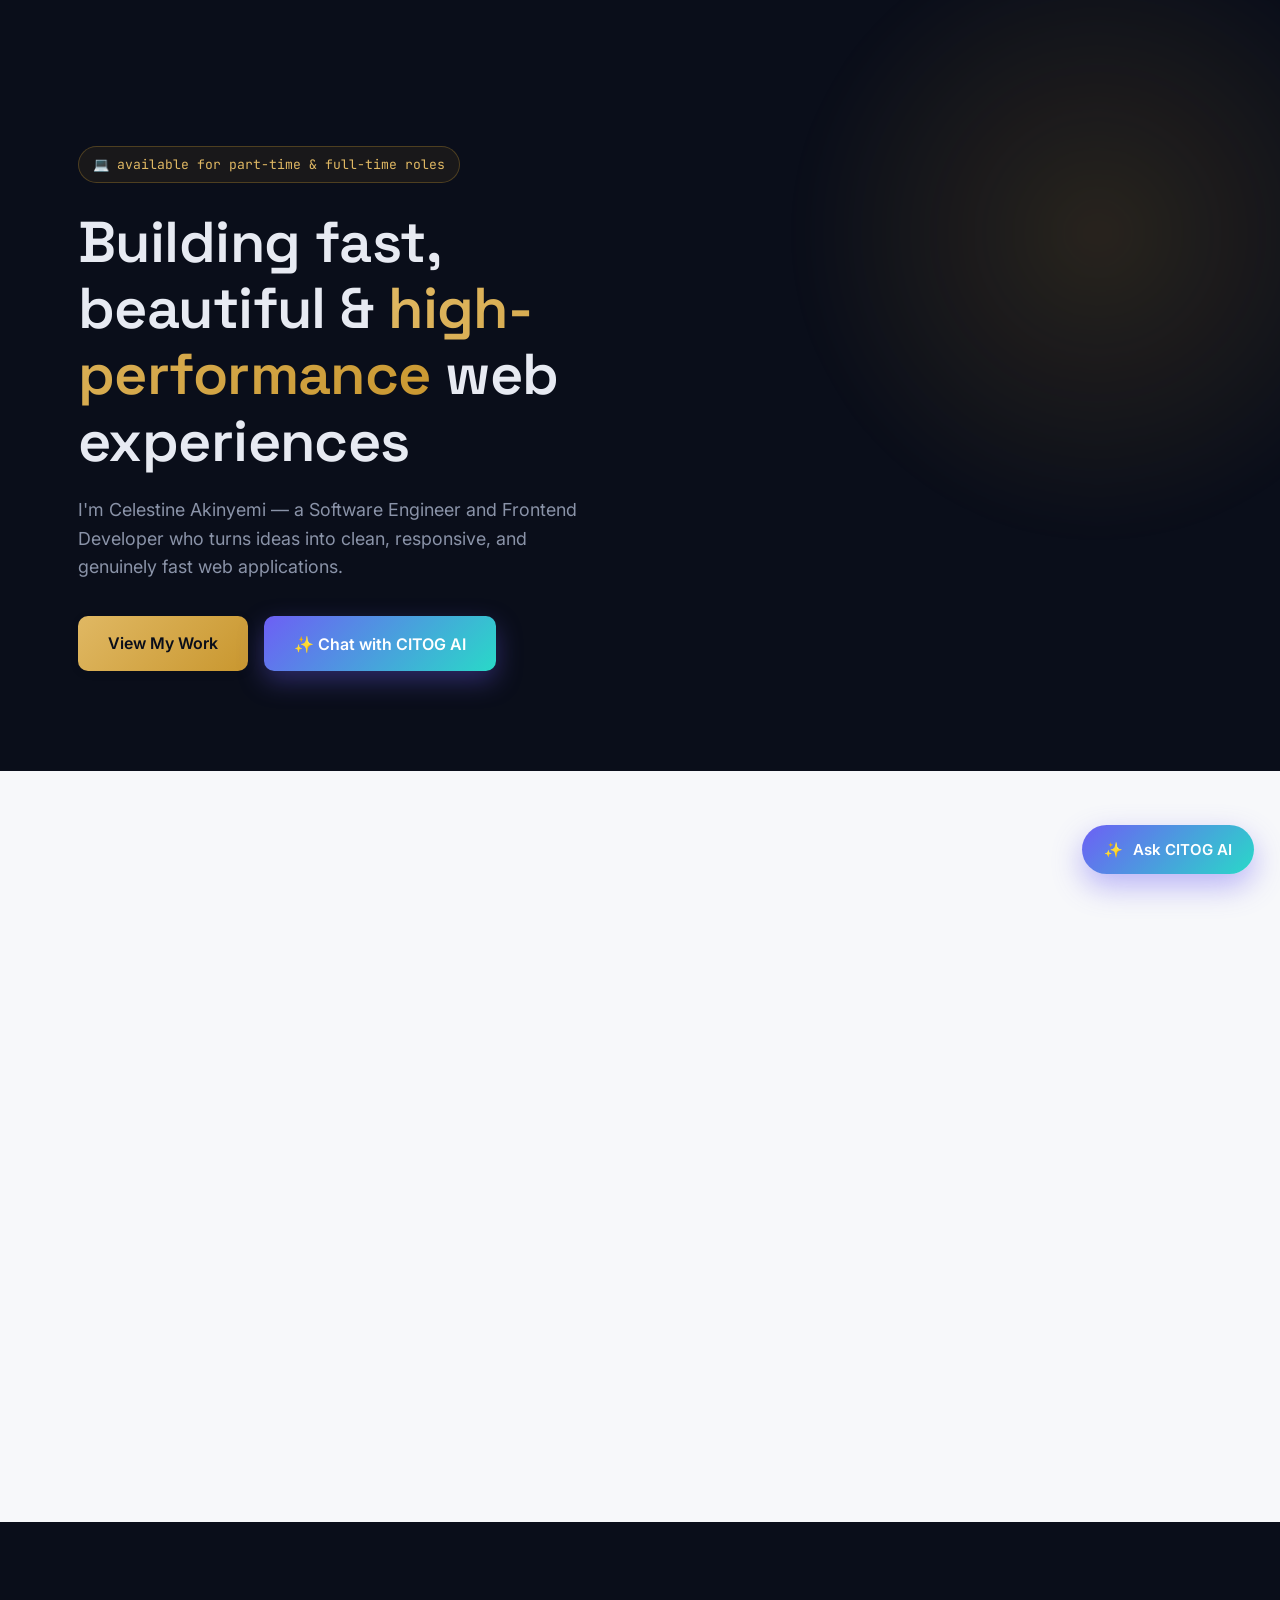
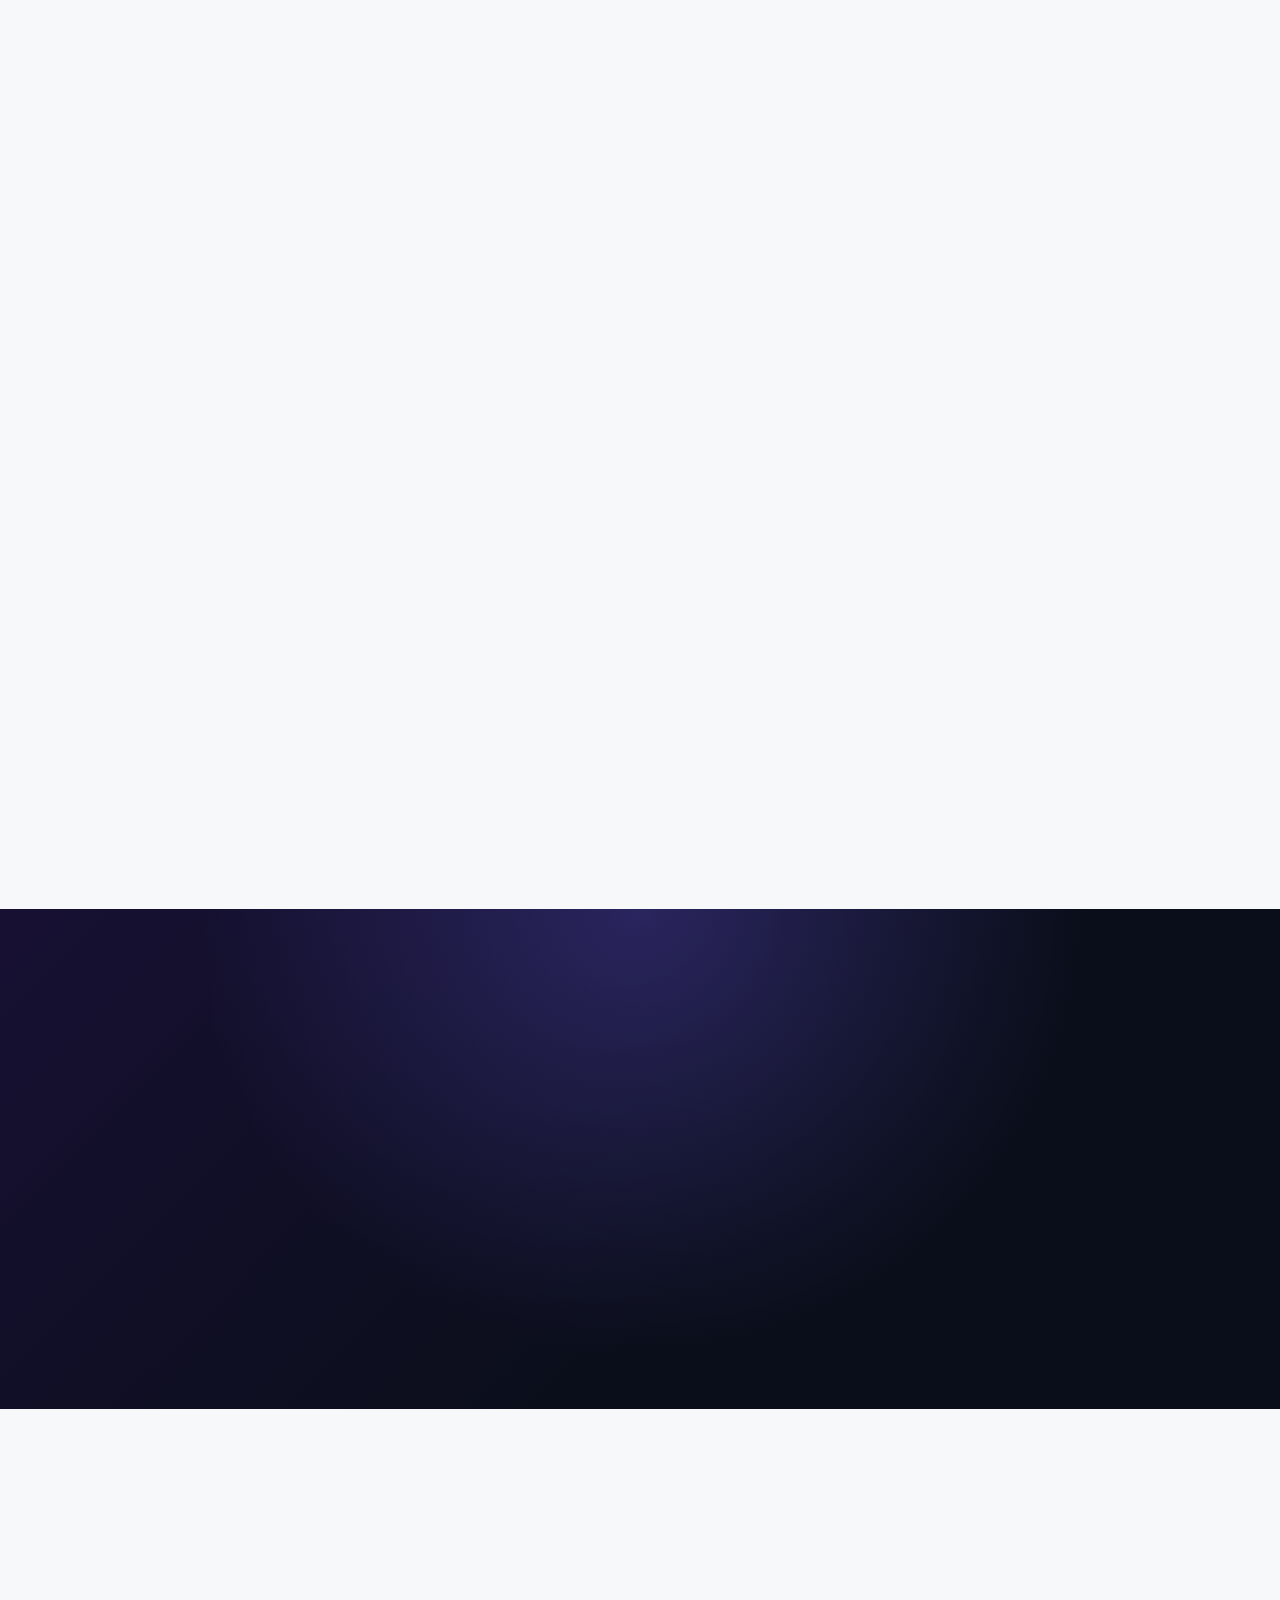
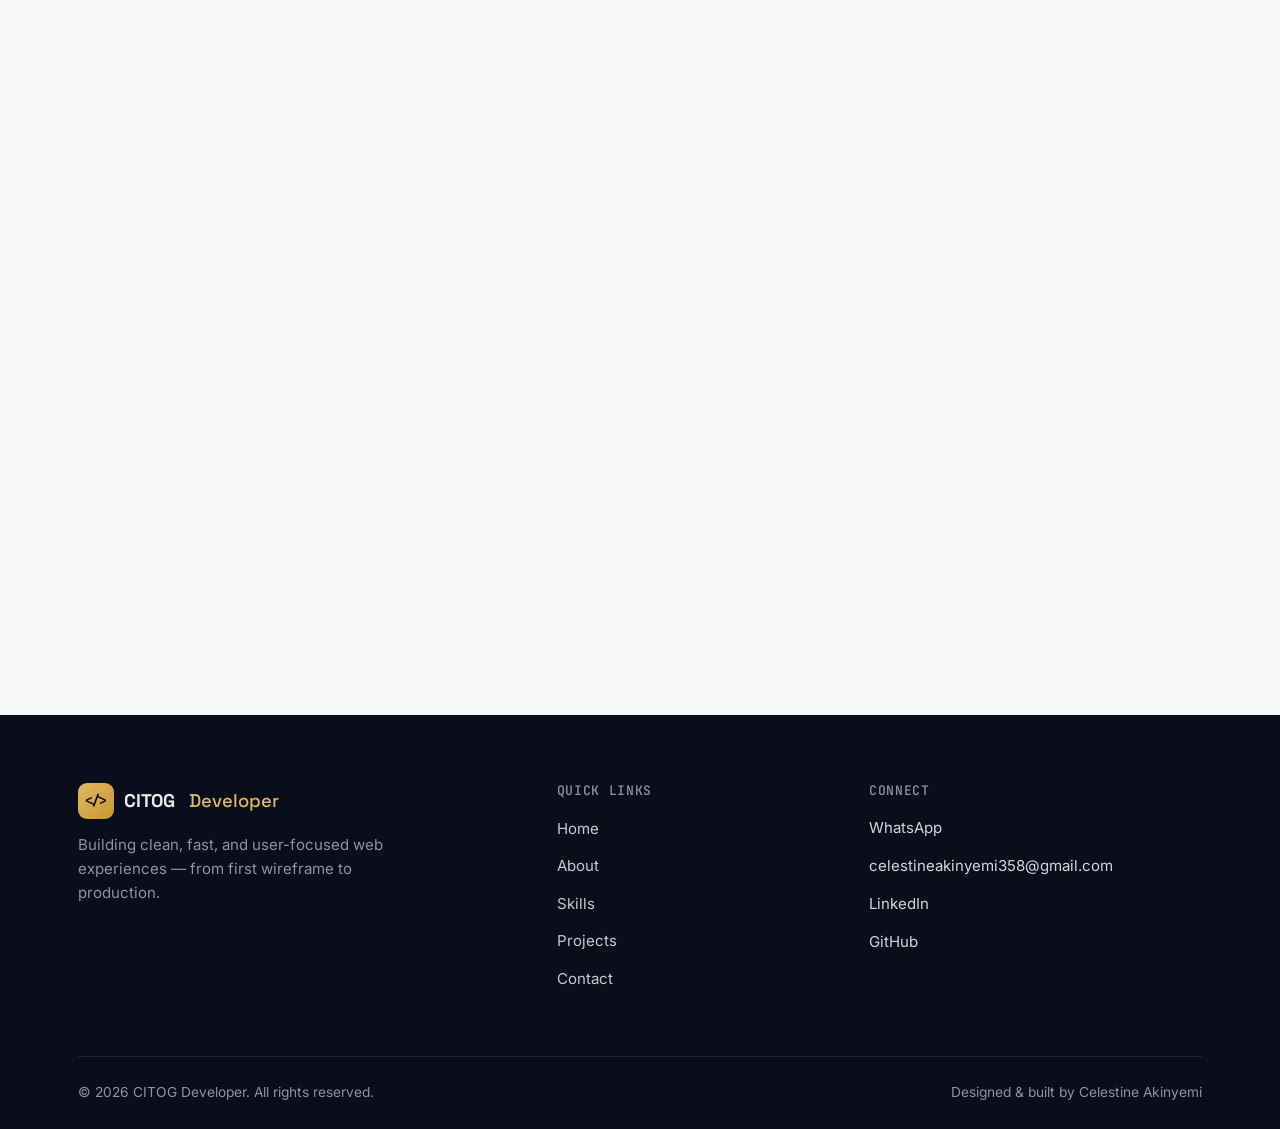
==== commit c4649f33: "Update index.html" ====
--- a/j/index.html
+++ b/j/index.html
@@ -11,7 +11,7 @@
       name="description"
       content="CITOG Developer — Celestine Akinyemi's portfolio as a Software Engineer and Frontend Developer. Explore projects, skills, and get in touch."
     />
-    <link rel="stylesheet" href="j.css" />
+    <link rel="stylesheet" href="style.css" />
     <link
       rel="icon"
       href="data:image/svg+xml,<svg xmlns=%22http://www.w3.org/2000/svg%22 viewBox=%220 0 100 100%22><text y=%22.9em%22 font-size=%2290%22>&#x1F4BB;</text></svg>"
@@ -972,6 +972,6 @@
         </button>
       </div>
     </div>
-    <script src="i.js"></script>
+    <script src="index.js"></script>
   </body>
 </html>
--- a/j/style.css
+++ b/j/style.css
@@ -0,0 +1,2184 @@
+     /* ===== RESET & BASE ===== */
+     *,
+     *::before,
+     *::after {
+         box-sizing: border-box;
+         margin: 0;
+         padding: 0;
+     }
+
+     html {
+         scroll-behavior: smooth;
+     }
+
+     :root {
+         --ink: #0A0E1A;
+         --ink-soft: #141B2E;
+         --ink-softer: #1E273D;
+         --paper: #F7F8FA;
+         --paper-alt: #EDEFF4;
+         --line: rgba(255, 255, 255, 0.09);
+         --line-dark: rgba(10, 14, 26, 0.08);
+         --slate: #55617A;
+         --slate-light: #8A93A8;
+         --text-on-dark: #E7EAF2;
+         --gold: #C9972F;
+         --gold-light: #E0B863;
+         --signal-violet: #6D5FF5;
+         --signal-cyan: #29D9C8;
+         --white: #FFFFFF;
+         --success: #2FAE6B;
+         --error: #E0554F;
+
+         --font-display: 'Space Grotesk', sans-serif;
+         --font-body: 'Inter', -apple-system, BlinkMacSystemFont, sans-serif;
+         --font-mono: 'JetBrains Mono', 'Courier New', monospace;
+
+         --radius-sm: 8px;
+         --radius-md: 14px;
+         --radius-lg: 24px;
+         --shadow-sm: 0 2px 10px rgba(10, 14, 26, 0.08);
+         --shadow-md: 0 12px 32px rgba(10, 14, 26, 0.12);
+         --shadow-lg: 0 30px 70px rgba(10, 14, 26, 0.22);
+         --ease: 0.25s cubic-bezier(.4, 0, .2, 1);
+         --container: 1180px;
+         --nav-h: 76px;
+     }
+
+     body {
+         font-family: var(--font-body);
+         color: var(--ink);
+         background: var(--paper);
+         line-height: 1.6;
+         -webkit-font-smoothing: antialiased;
+         overflow-x: hidden;
+     }
+
+     body.modal-open {
+         overflow: hidden;
+     }
+
+     .site-shell.site-locked {
+         visibility: hidden;
+         pointer-events: none;
+         user-select: none;
+     }
+
+     .text-accent {
+         color: var(--gold-light);
+     }
+
+     img {
+         max-width: 100%;
+         display: block;
+     }
+
+     a {
+         color: inherit;
+         text-decoration: none;
+     }
+
+     button {
+         font-family: inherit;
+         cursor: pointer;
+         border: none;
+         background: none;
+         color: inherit;
+     }
+
+     input,
+     textarea {
+         font-family: inherit;
+         font-size: 1rem;
+     }
+
+     ul {
+         list-style: none;
+     }
+
+     h1,
+     h2,
+     h3,
+     h4 {
+         font-family: var(--font-display);
+         font-weight: 600;
+         line-height: 1.15;
+         letter-spacing: -0.01em;
+     }
+
+     section[id] {
+         scroll-margin-top: var(--nav-h);
+     }
+
+     ::selection {
+         background: var(--gold);
+         color: var(--ink);
+     }
+
+     ::-webkit-scrollbar {
+         width: 10px;
+     }
+
+     ::-webkit-scrollbar-track {
+         background: var(--paper);
+     }
+
+     ::-webkit-scrollbar-thumb {
+         background: var(--slate-light);
+         border-radius: 10px;
+     }
+
+     :focus-visible {
+         outline: 2px solid var(--gold);
+         outline-offset: 3px;
+         border-radius: 3px;
+     }
+
+     .container {
+         max-width: var(--container);
+         margin: 0 auto;
+         padding: 0 28px;
+     }
+
+     .eyebrow {
+         display: inline-block;
+         font-family: var(--font-mono);
+         font-size: 0.82rem;
+         color: var(--gold);
+         background: rgba(201, 151, 47, 0.1);
+         border: 1px solid rgba(201, 151, 47, 0.25);
+         padding: 5px 12px;
+         border-radius: 6px;
+         margin-bottom: 18px;
+         letter-spacing: 0.01em;
+     }
+
+     .section-head {
+         max-width: 640px;
+         margin-bottom: 52px;
+     }
+
+     .section-head h2 {
+         font-size: clamp(1.7rem, 3.2vw, 2.5rem);
+         margin-bottom: 14px;
+     }
+
+     .section-head p {
+         color: var(--slate);
+         font-size: 1.05rem;
+     }
+
+     section {
+         padding: 108px 0;
+     }
+
+     @media (max-width: 720px) {
+         section {
+             padding: 76px 0;
+         }
+     }
+
+     .fade-in {
+         opacity: 0;
+         transform: translateY(26px);
+         transition: opacity 0.7s var(--ease), transform 0.7s var(--ease);
+     }
+
+     .fade-in.visible {
+         opacity: 1;
+         transform: translateY(0);
+     }
+
+     /* ===== BUTTONS ===== */
+     .btn {
+         display: inline-flex;
+         align-items: center;
+         justify-content: center;
+         gap: 8px;
+         font-weight: 600;
+         font-size: 0.96rem;
+         padding: 13px 26px;
+         border-radius: 10px;
+         transition: transform var(--ease), box-shadow var(--ease), background var(--ease), color var(--ease), border-color var(--ease);
+         white-space: nowrap;
+     }
+
+     .btn:active {
+         transform: scale(0.97);
+     }
+
+     .btn-primary {
+         background: linear-gradient(135deg, var(--gold-light), var(--gold));
+         color: var(--ink);
+         box-shadow: var(--shadow-sm);
+     }
+
+     .btn-primary:hover {
+         box-shadow: var(--shadow-md);
+         transform: translateY(-2px);
+     }
+
+     .btn-ghost {
+         background: transparent;
+         color: var(--text-on-dark);
+         border: 1.5px solid var(--line);
+     }
+
+     .btn-ghost:hover {
+         border-color: var(--gold);
+         color: var(--gold-light);
+     }
+
+     .btn-outline-dark {
+         background: transparent;
+         color: var(--ink);
+         border: 1.5px solid var(--line-dark);
+     }
+
+     .btn-outline-dark:hover {
+         border-color: var(--ink);
+     }
+
+     .btn-lg {
+         padding: 15px 30px;
+         font-size: 1rem;
+     }
+
+     .btn-block {
+         width: 100%;
+     }
+
+     .btn-ai-cta {
+         background: linear-gradient(135deg, var(--signal-violet), var(--signal-cyan));
+         color: white;
+         box-shadow: 0 10px 26px rgba(109, 95, 245, 0.35);
+     }
+
+     .btn-ai-cta:hover {
+         transform: translateY(-2px);
+         box-shadow: 0 16px 34px rgba(109, 95, 245, 0.45);
+     }
+
+     .btn-disabled,
+     .btn:disabled {
+         opacity: 0.5;
+         cursor: not-allowed;
+         pointer-events: none;
+     }
+
+     /* ===== NAVBAR ===== */
+     .navbar {
+         position: fixed;
+         top: 0;
+         left: 0;
+         right: 0;
+         z-index: 1000;
+         height: var(--nav-h);
+         display: flex;
+         align-items: center;
+         background: rgba(10, 14, 26, 0.55);
+         -webkit-backdrop-filter: blur(14px);
+         backdrop-filter: blur(14px);
+         border-bottom: 1px solid transparent;
+         transition: background var(--ease), border-color var(--ease);
+     }
+
+     .navbar.scrolled {
+         background: rgba(10, 14, 26, 0.92);
+         border-bottom-color: var(--line);
+     }
+
+     .nav-inner {
+         width: 100%;
+         display: flex;
+         align-items: center;
+         justify-content: space-between;
+         gap: 28px;
+     }
+
+     .logo {
+         display: flex;
+         align-items: center;
+         gap: 10px;
+         font-family: var(--font-display);
+         font-size: 1.15rem;
+         color: var(--text-on-dark);
+         font-weight: 700;
+     }
+
+     .logo-mark {
+         font-family: var(--font-mono);
+         background: linear-gradient(135deg, var(--gold-light), var(--gold));
+         color: var(--ink);
+         width: 36px;
+         height: 36px;
+         border-radius: 9px;
+         display: flex;
+         align-items: center;
+         justify-content: center;
+         font-size: 0.85rem;
+         font-weight: 700;
+         flex-shrink: 0;
+     }
+
+     .logo-accent {
+         color: var(--gold-light);
+         font-weight: 500;
+         margin-left: 4px;
+     }
+
+     .nav-links {
+         display: flex;
+         align-items: center;
+         gap: 34px;
+         margin-left: auto;
+     }
+
+     .nav-links a {
+         font-size: 0.94rem;
+         color: var(--text-on-dark);
+         opacity: 0.85;
+         transition: opacity var(--ease), color var(--ease);
+     }
+
+     .nav-links a:hover {
+         opacity: 1;
+         color: var(--gold-light);
+     }
+
+     .nav-actions {
+         display: flex;
+         align-items: center;
+         gap: 12px;
+     }
+
+     .nav-actions [hidden] {
+         display: none;
+         align-items: top;
+     }
+
+     .nav-user-area {
+         display: none;
+         align-items: top;
+         gap: 14px;
+     }
+
+     .nav-user-area.active {
+         display: flex;
+         justify-content: flex-end;
+         align-items: center;
+         gap: 15px;
+     }
+
+     .nav-user-greeting {
+         font-size: 0.92rem;
+         color: var(--text-on-dark);
+         font-family: var(--font-mono);
+     }
+
+     .hamburger {
+         display: none;
+         font-size: 1.6rem;
+         color: var(--text-on-dark);
+         z-index: 1001;
+     }
+
+     @media (max-width: 940px) {
+         .nav-inner {
+             position: static;
+         }
+
+         .nav-links {
+             position: fixed;
+             top: var(--nav-h);
+             left: 0;
+             right: 0;
+             background: var(--ink);
+             flex-direction: column;
+             align-items: flex-start;
+             padding: 28px;
+             gap: 22px;
+             transform: translateY(-130%);
+             transition: transform var(--ease);
+             border-bottom: 1px solid var(--line);
+             margin-left: 0;
+             z-index: 1000;
+         }
+
+         .nav-links.active {
+             transform: translateY(0);
+         }
+
+         .nav-actions {
+             position: fixed;
+             top: calc(var(--nav-h) + 250px);
+             left: 0;
+             right: 0;
+             background: var(--ink);
+             padding: 0 28px 28px;
+             transform: translateY(-130%);
+             transition: transform var(--ease);
+             flex-direction: column;
+             align-items: stretch;
+             z-index: 999;
+         }
+
+         .nav-actions.active {
+             transform: translateY(0);
+         }
+
+         .hamburger {
+             display: block;
+         }
+     }
+
+     /* ===== HERO ===== */
+     .hero {
+         position: relative;
+         background: var(--ink);
+         color: var(--text-on-dark);
+         padding: calc(var(--nav-h) + 70px) 0 100px;
+         overflow: hidden;
+     }
+
+     .hero::before {
+         content: '';
+         position: absolute;
+         top: -10%;
+         right: -10%;
+         width: 620px;
+         height: 620px;
+         border-radius: 50%;
+         background: radial-gradient(circle, rgba(201, 151, 47, 0.16), transparent 70%);
+         filter: blur(10px);
+         pointer-events: none;
+     }
+
+     .hero-grid {
+         display: grid;
+         grid-template-columns: 1.05fr 0.95fr;
+         gap: 60px;
+         align-items: center;
+         position: relative;
+         z-index: 1;
+     }
+
+     @media (max-width: 940px) {
+         .hero-grid {
+             grid-template-columns: 1fr;
+         }
+     }
+
+     .hero-badge {
+         display: inline-flex;
+         align-items: center;
+         gap: 8px;
+         font-family: var(--font-mono);
+         font-size: 0.82rem;
+         color: var(--gold-light);
+         border: 1px solid rgba(201, 151, 47, 0.3);
+         background: rgba(201, 151, 47, 0.08);
+         padding: 7px 14px;
+         border-radius: 20px;
+         margin-bottom: 26px;
+     }
+
+     .hero-badge .dot {
+         width: 7px;
+         height: 7px;
+         border-radius: 50%;
+         background: var(--success);
+         box-shadow: 0 0 0 3px rgba(47, 174, 107, 0.25);
+     }
+
+     .hero h1 {
+         font-size: clamp(2.1rem, 4.6vw, 3.6rem);
+         margin-bottom: 22px;
+     }
+
+     .hero h1 .grad {
+         background: linear-gradient(135deg, var(--gold-light), var(--gold));
+         -webkit-background-clip: text;
+         background-clip: text;
+         color: transparent;
+     }
+
+     .hero p.lead {
+         font-size: 1.12rem;
+         color: var(--slate-light);
+         max-width: 520px;
+         margin-bottom: 34px;
+     }
+
+     .hero-actions {
+         display: flex;
+         flex-wrap: wrap;
+         gap: 16px;
+     }
+
+     .code-window {
+         background: var(--ink-soft);
+         border: 1px solid var(--line);
+         border-radius: var(--radius-lg);
+         box-shadow: var(--shadow-lg);
+         overflow: hidden;
+         opacity: 0;
+         transform: translateY(24px) scale(0.98);
+         animation: codeIn 0.8s var(--ease) 0.25s forwards;
+     }
+
+     @keyframes codeIn {
+         to {
+             opacity: 1;
+             transform: translateY(0) scale(1);
+         }
+     }
+
+     .code-window-header {
+         display: flex;
+         align-items: center;
+         gap: 8px;
+         padding: 14px 18px;
+         background: var(--ink-softer);
+         border-bottom: 1px solid var(--line);
+     }
+
+     .code-window-header .dot {
+         width: 11px;
+         height: 11px;
+         border-radius: 50%;
+     }
+
+     .code-window-header .dot.red {
+         background: #F0605A;
+     }
+
+     .code-window-header .dot.yellow {
+         background: #F2B92C;
+     }
+
+     .code-window-header .dot.green {
+         background: #2FAE6B;
+     }
+
+     .code-window-header .filename {
+         margin-left: 10px;
+         font-family: var(--font-mono);
+         font-size: 0.8rem;
+         color: var(--slate-light);
+     }
+
+     .code-body {
+         padding: 26px 24px;
+         font-family: var(--font-mono);
+         font-size: 0.86rem;
+         line-height: 1.85;
+         overflow-x: auto;
+         color: #C6CDDB;
+     }
+
+     .code-body .c-key {
+         color: #C792EA;
+     }
+
+     .code-body .c-var {
+         color: #82AAFF;
+     }
+
+     .code-body .c-prop {
+         color: #89DDFF;
+     }
+
+     .code-body .c-str {
+         color: #C3E88D;
+     }
+
+     .code-body .c-fn {
+         color: #FFCB6B;
+     }
+
+     .code-body .c-com {
+         color: #5B6577;
+         font-style: italic;
+     }
+
+     /* ===== ABOUT ===== */
+     .about {
+         background: var(--paper);
+     }
+
+     .about-grid {
+         display: grid;
+         grid-template-columns: 1fr 1fr;
+         gap: 64px;
+         align-items: start;
+     }
+
+     @media (max-width: 860px) {
+         .about-grid {
+             grid-template-columns: 1fr;
+         }
+     }
+
+     .about-copy p {
+         color: var(--slate);
+         font-size: 1.05rem;
+         margin-bottom: 20px;
+         max-width: 540px;
+     }
+
+     .about-highlights {
+         display: grid;
+         grid-template-columns: repeat(2, 1fr);
+         gap: 16px;
+         margin-top: 12px;
+     }
+
+     @media (max-width: 480px) {
+         .about-highlights {
+             grid-template-columns: 1fr;
+         }
+     }
+
+     .highlight-card {
+         background: var(--white);
+         border: 1px solid var(--line-dark);
+         border-radius: var(--radius-md);
+         padding: 20px;
+     }
+
+     .highlight-card .h-icon {
+         font-size: 1.4rem;
+         margin-bottom: 10px;
+         display: block;
+     }
+
+     .highlight-card h4 {
+         font-size: 0.98rem;
+         font-family: var(--font-body);
+         font-weight: 600;
+     }
+
+     .terminal-card {
+         background: var(--ink);
+         border-radius: var(--radius-lg);
+         padding: 30px;
+         color: var(--text-on-dark);
+         box-shadow: var(--shadow-md);
+     }
+
+     .terminal-card .t-line {
+         font-family: var(--font-mono);
+         font-size: 0.88rem;
+         margin-bottom: 12px;
+         color: var(--slate-light);
+     }
+
+     .terminal-card .t-line .t-prompt {
+         color: var(--signal-cyan);
+         margin-right: 8px;
+     }
+
+     .terminal-card .t-result {
+         color: var(--text-on-dark);
+         margin-bottom: 22px;
+         padding-left: 18px;
+         border-left: 2px solid var(--line);
+     }
+
+     .terminal-card .t-result strong {
+         color: var(--gold-light);
+     }
+
+     /* ===== SKILLS ===== */
+     .skills {
+         background: var(--ink);
+         color: var(--text-on-dark);
+     }
+
+     .skills .section-head p {
+         color: var(--slate-light);
+     }
+
+     .skills-grid {
+         display: grid;
+         grid-template-columns: repeat(auto-fit, minmax(190px, 1fr));
+         gap: 14px;
+     }
+
+     .skill-chip {
+         background: var(--ink-soft);
+         border: 1px solid var(--line);
+         border-radius: var(--radius-md);
+         padding: 18px 20px;
+         display: flex;
+         align-items: center;
+         gap: 12px;
+         transition: transform var(--ease), border-color var(--ease);
+     }
+
+     .skill-chip:hover {
+         transform: translateY(-3px);
+         border-color: var(--gold);
+     }
+
+     .skill-chip .dot {
+         width: 9px;
+         height: 9px;
+         border-radius: 2px;
+         background: var(--gold);
+         flex-shrink: 0;
+     }
+
+     .skill-chip span.label {
+         font-family: var(--font-mono);
+         font-size: 0.9rem;
+     }
+
+     /* ===== SERVICES ===== */
+     .services {
+         background: var(--paper-alt);
+     }
+
+     .services-grid {
+         display: grid;
+         grid-template-columns: repeat(auto-fit, minmax(280px, 1fr));
+         gap: 22px;
+     }
+
+     .service-card {
+         background: var(--white);
+         border-radius: var(--radius-lg);
+         padding: 32px 28px;
+         border: 1px solid var(--line-dark);
+         transition: transform var(--ease), box-shadow var(--ease);
+     }
+
+     .service-card:hover {
+         transform: translateY(-4px);
+         box-shadow: var(--shadow-md);
+     }
+
+     .service-icon {
+         width: 52px;
+         height: 52px;
+         border-radius: 14px;
+         background: rgba(201, 151, 47, 0.12);
+         display: flex;
+         align-items: center;
+         justify-content: center;
+         font-size: 1.5rem;
+         margin-bottom: 20px;
+     }
+
+     .service-card h3 {
+         font-size: 1.15rem;
+         margin-bottom: 10px;
+     }
+
+     .service-card p {
+         color: var(--slate);
+         font-size: 0.96rem;
+     }
+
+     /* ===== PROJECTS ===== */
+     .projects {
+         background: var(--paper);
+     }
+
+     .projects-grid {
+         display: grid;
+         grid-template-columns: repeat(auto-fit, minmax(300px, 1fr));
+         gap: 26px;
+         margin-bottom: 60px;
+     }
+
+     .project-card {
+         background: var(--white);
+         border-radius: var(--radius-lg);
+         overflow: hidden;
+         border: 1px solid var(--line-dark);
+         transition: transform var(--ease), box-shadow var(--ease);
+     }
+
+     .project-card:hover {
+         transform: translateY(-5px);
+         box-shadow: var(--shadow-lg);
+     }
+
+     .project-actions {
+         display: flex;
+         flex-wrap: wrap;
+         gap: 10px;
+         margin-top: 18px;
+     }
+
+     .project-action {
+         display: inline-flex;
+         align-items: center;
+         justify-content: center;
+         gap: 7px;
+         min-height: 40px;
+         padding: 9px 13px;
+         border: 1px solid var(--line-dark);
+         border-radius: 7px;
+         color: var(--ink);
+         font-size: 0.82rem;
+         font-weight: 600;
+         text-decoration: none;
+         transition: background var(--ease), border-color var(--ease), color var(--ease);
+     }
+
+     .project-action-demo {
+         background: var(--gold);
+         border-color: var(--gold);
+         color: var(--white);
+     }
+
+     .project-action-demo:hover {
+         background: var(--ink);
+         border-color: var(--ink);
+     }
+
+     .project-action-code:hover {
+         border-color: var(--ink);
+         background: var(--paper-alt);
+     }
+
+     .project-action-unavailable {
+         color: var(--slate-light);
+         cursor: not-allowed;
+         background: var(--paper);
+     }
+
+     .projects-loading,
+     .projects-empty {
+         grid-column: 1 / -1;
+         text-align: center;
+         color: var(--slate);
+         padding: 50px 20px;
+         font-size: 0.95rem;
+     }
+
+     .projects-empty a {
+         color: var(--gold);
+         font-weight: 600;
+     }
+
+     .project-mockup {
+         height: 190px;
+         padding: 16px;
+         display: flex;
+         flex-direction: column;
+         gap: 10px;
+         background: linear-gradient(135deg, var(--ink-softer), var(--ink));
+         position: relative;
+     }
+
+     .mockup-dots {
+         display: flex;
+         gap: 6px;
+     }
+
+     .mockup-dots span {
+         width: 8px;
+         height: 8px;
+         border-radius: 50%;
+         background: rgba(255, 255, 255, 0.18);
+     }
+
+     .mockup-dots span:nth-child(1) {
+         background: #F0605A;
+     }
+
+     .mockup-dots span:nth-child(2) {
+         background: #F2B92C;
+     }
+
+     .mockup-dots span:nth-child(3) {
+         background: #2FAE6B;
+     }
+
+     .mockup-content {
+         flex: 1;
+         display: flex;
+         gap: 8px;
+     }
+
+     .layout-sidebar .m-side {
+         width: 26%;
+         background: rgba(255, 255, 255, 0.08);
+         border-radius: 6px;
+     }
+
+     .layout-sidebar .m-main {
+         flex: 1;
+         display: flex;
+         flex-direction: column;
+         gap: 8px;
+     }
+
+     .layout-sidebar .m-block {
+         border-radius: 6px;
+         opacity: 0.85;
+         background: var(--m-accent, var(--gold));
+     }
+
+     .layout-sidebar .m-row {
+         flex: 1;
+         display: flex;
+         gap: 8px;
+     }
+
+     .layout-sidebar .m-row div {
+         flex: 1;
+         background: rgba(255, 255, 255, 0.1);
+         border-radius: 6px;
+     }
+
+     .layout-grid .mockup-content {
+         display: grid;
+         grid-template-columns: repeat(3, 1fr);
+         grid-template-rows: repeat(2, 1fr);
+         gap: 8px;
+     }
+
+     .layout-grid .m-cell {
+         background: rgba(255, 255, 255, 0.09);
+         border-radius: 6px;
+     }
+
+     .layout-grid .m-cell.accent {
+         background: var(--m-accent, var(--gold));
+         opacity: 0.85;
+     }
+
+     .layout-bars .mockup-content {
+         align-items: flex-end;
+         padding-bottom: 2px;
+     }
+
+     .layout-bars .m-bar {
+         flex: 1;
+         border-radius: 4px 4px 0 0;
+         opacity: 0.85;
+         background: var(--m-accent, var(--gold));
+     }
+
+     .layout-list .mockup-content {
+         flex-direction: column;
+     }
+
+     .layout-list .m-line {
+         flex: 1;
+         background: rgba(255, 255, 255, 0.09);
+         border-radius: 6px;
+         display: flex;
+         align-items: center;
+         padding: 0 10px;
+     }
+
+     .layout-list .m-dot {
+         width: 15px;
+         height: 15px;
+         border-radius: 50%;
+         background: var(--m-accent, var(--gold));
+         margin-right: 8px;
+         flex-shrink: 0;
+     }
+
+     .project-body {
+         padding: 24px;
+     }
+
+     .project-body h3 {
+         font-size: 1.12rem;
+         margin-bottom: 8px;
+     }
+
+     .project-body p {
+         color: var(--slate);
+         font-size: 0.92rem;
+         margin-bottom: 16px;
+     }
+
+     .tag-row {
+         display: flex;
+         flex-wrap: wrap;
+         gap: 8px;
+     }
+
+     .tag {
+         font-family: var(--font-mono);
+         font-size: 0.74rem;
+         background: var(--paper-alt);
+         border: 1px solid var(--line-dark);
+         padding: 4px 9px;
+         border-radius: 5px;
+         color: var(--slate);
+     }
+
+     .video-showcase {
+         display: grid;
+         grid-template-columns: 1.15fr 0.85fr;
+         gap: 40px;
+         align-items: center;
+         background: var(--ink);
+         color: var(--text-on-dark);
+         border-radius: var(--radius-lg);
+         padding: 12px;
+     }
+
+     @media (max-width: 780px) {
+         .video-showcase {
+             grid-template-columns: 1fr;
+             padding: 20px;
+         }
+     }
+
+     .video-media {
+         position: relative;
+         border-radius: var(--radius-md);
+         overflow: hidden;
+         aspect-ratio: 16/9;
+         background: linear-gradient(135deg, var(--signal-violet), var(--ink-softer) 60%);
+     }
+
+     .video-play-btn {
+         position: absolute;
+         top: 50%;
+         left: 50%;
+         transform: translate(-50%, -50%);
+         width: 66px;
+         height: 66px;
+         border-radius: 50%;
+         background: rgba(255, 255, 255, 0.16);
+         -webkit-backdrop-filter: blur(6px);
+         backdrop-filter: blur(6px);
+         display: flex;
+         align-items: center;
+         justify-content: center;
+         border: 1.5px solid rgba(255, 255, 255, 0.4);
+         transition: transform var(--ease), background var(--ease);
+     }
+
+     .video-play-btn:hover {
+         transform: translate(-50%, -50%) scale(1.08);
+         background: rgba(255, 255, 255, 0.26);
+     }
+
+     .video-info {
+         padding: 20px 30px 20px 0;
+     }
+
+     @media (max-width: 780px) {
+         .video-info {
+             padding: 4px 0 0;
+         }
+     }
+
+     .video-info h3 {
+         font-size: 1.3rem;
+         margin-bottom: 12px;
+     }
+
+     .video-info p {
+         color: var(--slate-light);
+     }
+
+     .video-info-heading {
+         display: flex;
+         align-items: center;
+         justify-content: space-between;
+         gap: 16px;
+         margin-bottom: 18px;
+     }
+
+     .video-info-heading .eyebrow {
+         margin: 0;
+     }
+
+     .video-rail-toggle,
+     .video-profile-link {
+         color: var(--gold-light);
+         font-family: var(--font-mono);
+         font-size: 0.78rem;
+     }
+
+     .video-rail-toggle:hover,
+     .video-profile-link:hover {
+         color: var(--white);
+     }
+
+     .video-placeholder-content {
+         position: absolute;
+         inset: 0;
+         display: flex;
+         flex-direction: column;
+         justify-content: flex-end;
+         gap: 8px;
+         padding: 28px;
+         background: linear-gradient(180deg, transparent 25%, rgba(10, 14, 26, 0.9));
+     }
+
+     .video-placeholder-content strong {
+         max-width: 75%;
+         font-family: var(--font-display);
+         font-size: clamp(1.2rem, 2vw, 1.8rem);
+     }
+
+     .video-placeholder-content span:last-child {
+         max-width: 75%;
+         color: var(--slate-light);
+         font-size: 0.84rem;
+     }
+
+     .video-kicker {
+         color: var(--signal-cyan);
+         font-family: var(--font-mono);
+         font-size: 0.72rem;
+         letter-spacing: 0.08em;
+         text-transform: uppercase;
+     }
+
+     .linkedin-video-rail {
+         position: absolute;
+         top: 12px;
+         right: 12px;
+         bottom: 12px;
+         z-index: 2;
+         width: min(310px, calc(100% - 24px));
+         padding: 18px;
+         overflow-y: auto;
+         background: rgba(20, 27, 46, 0.97);
+         border: 1px solid var(--line);
+         border-radius: var(--radius-md);
+         transform: translateX(calc(100% + 22px));
+         transition: transform var(--ease);
+     }
+
+     .linkedin-video-rail.is-open {
+         transform: translateX(0);
+     }
+
+     .video-rail-header {
+         display: flex;
+         align-items: center;
+         justify-content: space-between;
+         margin-bottom: 14px;
+         color: var(--text-on-dark);
+     }
+
+     .video-rail-header button {
+         color: var(--slate-light);
+         font-size: 1.4rem;
+     }
+
+     .video-rail-item {
+         display: flex;
+         align-items: flex-start;
+         width: 100%;
+         gap: 12px;
+         padding: 13px 0;
+         color: var(--text-on-dark);
+         text-align: left;
+         border-top: 1px solid var(--line);
+     }
+
+     .video-rail-item:hover strong {
+         color: var(--gold-light);
+     }
+
+     .video-rail-number {
+         color: var(--signal-cyan);
+         font-family: var(--font-mono);
+         font-size: 0.75rem;
+     }
+
+     .video-rail-item strong,
+     .video-rail-item small {
+         display: block;
+     }
+
+     .video-rail-item strong {
+         font-size: 0.85rem;
+         line-height: 1.35;
+     }
+
+     .video-rail-item small,
+     .video-rail-empty {
+         margin-top: 5px;
+         color: var(--slate-light);
+         font-size: 0.74rem;
+     }
+
+     @media (max-width: 780px) {
+         .video-info-heading {
+             align-items: flex-start;
+             flex-direction: column;
+         }
+
+         .linkedin-video-rail {
+             top: 20px;
+             right: 20px;
+             bottom: 20px;
+         }
+     }
+
+     /* ===== AI HIGHLIGHT ===== */
+     .ai-highlight {
+         background: linear-gradient(135deg, #171033, var(--ink) 60%);
+         color: var(--text-on-dark);
+         text-align: center;
+         position: relative;
+         overflow: hidden;
+     }
+
+     .ai-highlight::before {
+         content: '';
+         position: absolute;
+         inset: 0;
+         background: radial-gradient(circle at 50% 0%, rgba(109, 95, 245, 0.28), transparent 55%);
+         pointer-events: none;
+     }
+
+     .ai-highlight-inner {
+         position: relative;
+         z-index: 1;
+         max-width: 640px;
+         margin: 0 auto;
+     }
+
+     .ai-highlight .eyebrow {
+         color: var(--signal-cyan);
+         background: rgba(41, 217, 200, 0.1);
+         border-color: rgba(41, 217, 200, 0.3);
+     }
+
+     .ai-highlight h2 {
+         font-size: clamp(1.7rem, 3.4vw, 2.6rem);
+         margin-bottom: 18px;
+
+
+         background: rgba(255, 255, 255, 0.09);
+         border-radius: 6px;
+     }
+
+     .layout-grid .m-cell.accent {
+         background: var(--m-accent, var(--gold));
+         opacity: 0.85;
+     }
+
+     .layout-bars .mockup-content {
+         align-items: flex-end;
+         padding-bottom: 2px;
+     }
+
+     .layout-bars .m-bar {
+         flex: 1;
+         border-radius: 4px 4px 0 0;
+         opacity: 0.85;
+         background: var(--m-accent, var(--gold));
+     }
+
+     .layout-list .mockup-content {
+         flex-direction: column;
+     }
+
+     .layout-list .m-line {
+         flex: 1;
+         background: rgba(255, 255, 255, 0.09);
+         border-radius: 6px;
+         display: flex;
+         align-items: center;
+         padding: 0 10px;
+     }
+
+     .layout-list .m-dot {
+         width: 15px;
+         height: 15px;
+         border-radius: 50%;
+         background: var(--m-accent, var(--gold));
+         margin-right: 8px;
+         flex-shrink: 0;
+     }
+
+     .project-body {
+         padding: 24px;
+     }
+
+     .project-body h3 {
+         font-size: 1.12rem;
+         margin-bottom: 8px;
+     }
+
+     .project-body p {
+         color: var(--slate);
+         font-size: 0.92rem;
+         margin-bottom: 16px;
+     }
+
+     .tag-row {
+         display: flex;
+         flex-wrap: wrap;
+         gap: 8px;
+     }
+
+     .tag {
+         font-family: var(--font-mono);
+         font-size: 0.74rem;
+         background: var(--paper-alt);
+         border: 1px solid var(--line-dark);
+         padding: 4px 9px;
+         border-radius: 5px;
+         color: var(--slate);
+     }
+
+     .video-showcase {
+         display: grid;
+         grid-template-columns: 1.15fr 0.85fr;
+         gap: 40px;
+         align-items: center;
+         background: var(--ink);
+         color: var(--text-on-dark);
+         border-radius: var(--radius-lg);
+         padding: 12px;
+     }
+
+     @media (max-width: 780px) {
+         .video-showcase {
+             grid-template-columns: 1fr;
+             padding: 20px;
+         }
+     }
+
+     .video-media {
+         position: relative;
+         border-radius: var(--radius-md);
+         overflow: hidden;
+         aspect-ratio: 16/9;
+         background: linear-gradient(135deg, var(--signal-violet), var(--ink-softer) 60%);
+     }
+
+     .video-play-btn {
+         position: absolute;
+         top: 50%;
+         left: 50%;
+         transform: translate(-50%, -50%);
+         width: 66px;
+         height: 66px;
+         border-radius: 50%;
+         background: rgba(255, 255, 255, 0.16);
+         -webkit-backdrop-filter: blur(6px);
+         backdrop-filter: blur(6px);
+         display: flex;
+         align-items: center;
+         justify-content: center;
+         border: 1.5px solid rgba(255, 255, 255, 0.4);
+         transition: transform var(--ease), background var(--ease);
+     }
+
+     .video-play-btn:hover {
+         transform: translate(-50%, -50%) scale(1.08);
+         background: rgba(255, 255, 255, 0.26);
+     }
+
+     .video-info {
+         padding: 20px 30px 20px 0;
+     }
+
+     @media (max-width: 780px) {
+         .video-info {
+             padding: 4px 0 0;
+         }
+     }
+
+     .video-info h3 {
+         font-size: 1.3rem;
+         margin-bottom: 12px;
+     }
+
+     .video-info p {
+         color: var(--slate-light);
+     }
+
+     /* ===== AI HIGHLIGHT ===== */
+     .ai-highlight {
+         background: linear-gradient(135deg, #171033, var(--ink) 60%);
+         color: var(--text-on-dark);
+         text-align: center;
+         position: relative;
+         overflow: hidden;
+     }
+
+     .ai-highlight::before {
+         content: '';
+         position: absolute;
+         inset: 0;
+         background: radial-gradient(circle at 50% 0%, rgba(109, 95, 245, 0.28), transparent 55%);
+         pointer-events: none;
+     }
+
+     .ai-highlight-inner {
+         position: relative;
+         z-index: 1;
+         max-width: 640px;
+         margin: 0 auto;
+     }
+
+     .ai-highlight .eyebrow {
+         color: var(--signal-cyan);
+         background: rgba(41, 217, 200, 0.1);
+         border-color: rgba(41, 217, 200, 0.3);
+     }
+
+     .ai-highlight h2 {
+         font-size: clamp(1.7rem, 3.4vw, 2.6rem);
+         margin-bottom: 18px;
+     }
+
+     .ai-highlight p {
+         color: var(--slate-light);
+         font-size: 1.08rem;
+         margin-bottom: 34px;
+     }
+
+     /* ===== CONTACT ===== */
+     .contact {
+         background: var(--paper);
+     }
+
+     .contact-grid {
+         display: grid;
+         grid-template-columns: 0.85fr 1.15fr;
+         gap: 60px;
+     }
+
+     @media (max-width: 860px) {
+         .contact-grid {
+             grid-template-columns: 1fr;
+         }
+     }
+
+     .contact-list {
+         display: flex;
+         flex-direction: column;
+         gap: 18px;
+         margin-top: 8px;
+     }
+
+     .contact-item {
+         display: flex;
+         align-items: center;
+         gap: 16px;
+         padding: 16px;
+         background: var(--white);
+         border: 1px solid var(--line-dark);
+         border-radius: var(--radius-md);
+         transition: transform var(--ease), box-shadow var(--ease);
+     }
+
+     .contact-item:hover {
+         transform: translateX(4px);
+         box-shadow: var(--shadow-sm);
+     }
+
+     .contact-icon {
+         width: 44px;
+         height: 44px;
+         border-radius: 12px;
+         background: var(--paper-alt);
+         display: flex;
+         align-items: center;
+         justify-content: center;
+         flex-shrink: 0;
+         color: var(--ink);
+     }
+
+     .contact-item .c-label {
+         font-size: 0.78rem;
+         color: var(--slate-light);
+         text-transform: uppercase;
+         letter-spacing: 0.04em;
+     }
+
+     .contact-item .c-value {
+         font-weight: 600;
+         font-size: 0.98rem;
+     }
+
+     .contact-form {
+         background: var(--white);
+         border: 1px solid var(--line-dark);
+         border-radius: var(--radius-lg);
+         padding: 34px;
+         box-shadow: var(--shadow-sm);
+     }
+
+     .field {
+         margin-bottom: 18px;
+     }
+
+     .field label {
+         display: block;
+         font-size: 0.86rem;
+         font-weight: 600;
+         margin-bottom: 7px;
+     }
+
+     .field input,
+     .field textarea {
+         width: 100%;
+         padding: 13px 15px;
+         border: 1.5px solid var(--line-dark);
+         border-radius: 9px;
+         font-size: 0.96rem;
+         transition: border-color var(--ease);
+         background: var(--paper);
+     }
+
+     .field input:focus,
+     .field textarea:focus {
+         border-color: var(--gold);
+         outline: none;
+     }
+
+     .field textarea {
+         resize: vertical;
+         min-height: 110px;
+     }
+
+     .contact-form .form-status {
+         margin: 16px 0 0;
+         font-size: 0.9rem;
+         line-height: 1.5;
+     }
+
+     .contact-form .form-status.success {
+         color: var(--success);
+     }
+
+     .contact-form .form-status.error {
+         color: var(--error);
+     }
+
+     /* ===== FOOTER ===== */
+     .footer {
+         background: var(--ink);
+         color: var(--text-on-dark);
+         padding: 68px 0 26px;
+     }
+
+     .footer-grid {
+         display: grid;
+         grid-template-columns: 1.3fr 0.8fr 1fr;
+         gap: 46px;
+         margin-bottom: 52px;
+     }
+
+     @media (max-width: 760px) {
+         .footer-grid {
+             grid-template-columns: 1fr;
+             gap: 34px;
+         }
+     }
+
+     .footer-brand p {
+         color: var(--slate-light);
+         margin-top: 14px;
+         max-width: 320px;
+         font-size: 0.94rem;
+     }
+
+     .footer h4 {
+         font-family: var(--font-mono);
+         font-size: 0.82rem;
+         color: var(--slate-light);
+         text-transform: uppercase;
+         letter-spacing: 0.05em;
+         margin-bottom: 18px;
+         font-weight: 500;
+     }
+
+     .footer-links li {
+         margin-bottom: 12px;
+     }
+
+     .footer-links a {
+         font-size: 0.94rem;
+         opacity: 0.85;
+         transition: opacity var(--ease), color var(--ease);
+     }
+
+     .footer-links a:hover {
+         opacity: 1;
+         color: var(--gold-light);
+     }
+
+     .footer-connect li {
+         margin-bottom: 14px;
+         display: flex;
+         align-items: center;
+         gap: 10px;
+         font-size: 0.94rem;
+     }
+
+     .footer-connect a {
+         display: flex;
+         align-items: center;
+         gap: 10px;
+         opacity: 0.9;
+         transition: opacity var(--ease), color var(--ease);
+     }
+
+     .footer-connect a:hover {
+         opacity: 1;
+         color: var(--gold-light);
+     }
+
+     .footer-bottom {
+         border-top: 1px solid var(--line);
+         padding-top: 24px;
+         display: flex;
+         justify-content: space-between;
+         flex-wrap: wrap;
+         gap: 10px;
+         font-size: 0.86rem;
+         color: var(--slate-light);
+     }
+
+     /* ===== FLOATING AI BUTTON ===== */
+     .ai-fab {
+         position: fixed;
+         bottom: 26px;
+         right: 26px;
+         z-index: 1010;
+         display: flex;
+         align-items: center;
+         gap: 10px;
+         padding: 15px 22px;
+         border-radius: 50px;
+         color: white;
+         background: linear-gradient(135deg, var(--signal-violet), var(--signal-cyan));
+         box-shadow: 0 12px 30px rgba(109, 95, 245, 0.45);
+         font-weight: 600;
+         font-size: 0.94rem;
+         animation: fabPulse 2.6s ease-in-out infinite;
+     }
+
+     .ai-fab:hover {
+         transform: translateY(-3px);
+     }
+
+     @keyframes fabPulse {
+
+         0%,
+         100% {
+             box-shadow: 0 12px 30px rgba(109, 95, 245, 0.45);
+         }
+
+         50% {
+             box-shadow: 0 12px 40px rgba(41, 217, 200, 0.55);
+         }
+     }
+
+     @media (max-width: 560px) {
+         .ai-fab .fab-label {
+             display: none;
+         }
+
+         .ai-fab {
+             padding: 16px;
+         }
+     }
+
+     .back-to-top {
+         position: fixed;
+         bottom: 26px;
+         left: 26px;
+         z-index: 1005;
+         width: 46px;
+         height: 46px;
+         border-radius: 50%;
+         background: var(--ink);
+         color: var(--text-on-dark);
+         display: flex;
+         align-items: center;
+         justify-content: center;
+         font-size: 1.2rem;
+         box-shadow: var(--shadow-md);
+         opacity: 0;
+         pointer-events: none;
+         transform: translateY(10px);
+         transition: opacity var(--ease), transform var(--ease);
+     }
+
+     .back-to-top.visible {
+         opacity: 1;
+         pointer-events: auto;
+         transform: translateY(0);
+     }
+
+     /* ===== AI CHAT PANEL ===== */
+     .ai-chat-panel {
+         position: fixed;
+         bottom: 26px;
+         right: 26px;
+         z-index: 1020;
+         width: 380px;
+         max-width: calc(100vw - 32px);
+         height: 540px;
+         max-height: calc(100vh - 100px);
+         background: var(--white);
+         border-radius: var(--radius-lg);
+         box-shadow: var(--shadow-lg);
+         display: flex;
+         flex-direction: column;
+         overflow: hidden;
+         opacity: 0;
+         transform: translateY(20px) scale(0.97);
+         pointer-events: none;
+         transition: opacity var(--ease), transform var(--ease);
+     }
+
+     .ai-chat-panel.active {
+         opacity: 1;
+         transform: translateY(0) scale(1);
+         pointer-events: auto;
+     }
+
+     .ai-chat-header {
+         background: var(--ink);
+         color: white;
+         padding: 18px 20px;
+         display: flex;
+         align-items: center;
+         justify-content: space-between;
+     }
+
+     .ai-chat-header-title {
+         display: flex;
+         align-items: center;
+         gap: 10px;
+         font-weight: 600;
+         font-size: 0.98rem;
+     }
+
+     .ai-chat-header-title .pulse-dot {
+         width: 8px;
+         height: 8px;
+         border-radius: 50%;
+         background: var(--signal-cyan);
+         box-shadow: 0 0 0 3px rgba(41, 217, 200, 0.25);
+     }
+
+     .ai-chat-close {
+         color: white;
+         font-size: 1.3rem;
+         opacity: 0.75;
+         line-height: 1;
+     }
+
+     .ai-chat-close:hover {
+         opacity: 1;
+     }
+
+     .ai-messages {
+         flex: 1;
+         overflow-y: auto;
+         padding: 20px;
+         display: flex;
+         flex-direction: column;
+         gap: 12px;
+         background: var(--paper);
+     }
+
+     .ai-msg {
+         max-width: 82%;
+         padding: 11px 15px;
+         border-radius: 14px;
+         font-size: 0.9rem;
+         line-height: 1.5;
+     }
+
+     .ai-msg.user {
+         align-self: flex-end;
+         background: var(--ink);
+         color: white;
+         border-bottom-right-radius: 4px;
+     }
+
+     .ai-msg.ai {
+         align-self: flex-start;
+         background: var(--white);
+         border: 1px solid var(--line-dark);
+         border-bottom-left-radius: 4px;
+     }
+
+     .typing-indicator {
+         align-self: flex-start;
+         display: flex;
+         gap: 4px;
+         padding: 14px 16px;
+         background: var(--white);
+         border: 1px solid var(--line-dark);
+         border-radius: 14px;
+     }
+
+     .typing-indicator span {
+         width: 6px;
+         height: 6px;
+         border-radius: 50%;
+         background: var(--slate-light);
+         animation: typingBounce 1.2s infinite ease-in-out;
+     }
+
+     .typing-indicator span:nth-child(2) {
+         animation-delay: 0.15s;
+     }
+
+     .typing-indicator span:nth-child(3) {
+         animation-delay: 0.3s;
+     }
+
+     @keyframes typingBounce {
+
+         0%,
+         60%,
+         100% {
+             transform: translateY(0);
+             opacity: 0.5;
+         }
+
+         30% {
+             transform: translateY(-4px);
+             opacity: 1;
+         }
+     }
+
+     .ai-input-row {
+         display: flex;
+         gap: 10px;
+         padding: 16px;
+         border-top: 1px solid var(--line-dark);
+         background: var(--white);
+     }
+
+     .ai-input-row input {
+         flex: 1;
+         padding: 11px 14px;
+         border: 1.5px solid var(--line-dark);
+         border-radius: 22px;
+         font-size: 0.9rem;
+     }
+
+     .ai-input-row input:focus {
+         outline: none;
+         border-color: var(--signal-violet);
+     }
+
+     .ai-input-row button {
+         width: 42px;
+         height: 42px;
+         border-radius: 50%;
+         background: linear-gradient(135deg, var(--signal-violet), var(--signal-cyan));
+         color: white;
+         display: flex;
+         align-items: center;
+         justify-content: center;
+         flex-shrink: 0;
+     }
+
+     .ai-input-row button:disabled {
+         opacity: 0.5;
+     }
+
+     /* ===== MODAL / AUTH ===== */
+     .auth-step-hidden {
+         display: none;
+     }
+
+     .modal-overlay {
+         position: fixed;
+         inset: 0;
+         background: rgba(10, 14, 26, 0.72);
+         -webkit-backdrop-filter: blur(4px);
+         backdrop-filter: blur(4px);
+         z-index: 1030;
+         display: flex;
+         align-items: center;
+         justify-content: center;
+         padding: 20px;
+         opacity: 0;
+         pointer-events: none;
+         transition: opacity var(--ease);
+     }
+
+     .modal-overlay.active {
+         opacity: 1;
+         pointer-events: auto;
+     }
+
+     .modal-box {
+         background: var(--white);
+         border-radius: var(--radius-lg);
+         padding: 38px 34px;
+         width: 100%;
+         max-width: 420px;
+         max-height: 90vh;
+         overflow-y: auto;
+         position: relative;
+         box-shadow: var(--shadow-lg);
+         transform: scale(0.94) translateY(10px);
+         transition: transform var(--ease);
+     }
+
+     .modal-overlay.active .modal-box {
+         transform: scale(1) translateY(0);
+     }
+
+     .modal-close {
+         position: absolute;
+         top: 18px;
+         right: 18px;
+         font-size: 1.5rem;
+         color: var(--slate);
+         line-height: 1;
+     }
+
+     .modal-close:hover {
+         color: var(--ink);
+     }
+
+     .auth-step h2 {
+         font-size: 1.5rem;
+         margin-bottom: 8px;
+     }
+
+     .auth-step>p {
+         color: var(--slate);
+         font-size: 0.94rem;
+         margin-bottom: 26px;
+     }
+
+     .auth-step form {
+         display: flex;
+         flex-direction: column;
+         gap: 14px;
+     }
+
+     .auth-step input {
+         width: 100%;
+         padding: 13px 15px;
+         border: 1.5px solid var(--line-dark);
+         border-radius: 9px;
+         font-size: 0.96rem;
+         transition: border-color var(--ease);
+     }
+
+     .auth-step input:focus {
+         outline: none;
+         border-color: var(--gold);
+     }
+
+     .form-error {
+         color: var(--error);
+         font-size: 0.85rem;
+         min-height: 18px;
+     }
+
+     .link-forgot {
+         font-size: 0.86rem;
+         color: var(--slate);
+         align-self: flex-end;
+         margin-top: -6px;
+     }
+
+     .link-forgot:hover {
+         color: var(--gold);
+         text-decoration: underline;
+     }
+
+     .divider {
+         display: flex;
+         align-items: center;
+         gap: 14px;
+         margin: 22px 0 18px;
+         color: var(--slate-light);
+         font-size: 0.82rem;
+     }
+
+     .divider::before,
+     .divider::after {
+         content: '';
+         flex: 1;
+         height: 1px;
+         background: var(--line-dark);
+     }
+
+     .social-buttons {
+         display: flex;
+         flex-direction: column;
+         gap: 10px;
+     }
+
+     .btn-social {
+         display: flex;
+         align-items: center;
+         justify-content: center;
+         gap: 10px;
+         padding: 11px 16px;
+         border: 1.5px solid var(--line-dark);
+         border-radius: 9px;
+         font-size: 0.92rem;
+         font-weight: 600;
+         transition: border-color var(--ease), background var(--ease);
+     }
+
+     .btn-social:hover {
+         border-color: var(--slate);
+         background: var(--paper-alt);
+     }
+
+     .switch-auth {
+         text-align: center;
+         font-size: 0.9rem;
+         color: var(--slate);
+         margin-top: 22px;
+     }
+
+     .switch-auth a {
+         color: var(--gold);
+         font-weight: 600;
+     }
+
+     .switch-auth a:hover {
+         text-decoration: underline;
+     }
+
+     .success-icon {
+         width: 56px;
+         height: 56px;
+         border-radius: 50%;
+         background: rgba(47, 174, 107, 0.12);
+         color: var(--success);
+         display: flex;
+         align-items: center;
+         justify-content: center;
+         font-size: 1.6rem;
+         margin-bottom: 20px;
+     }
+
+     /* Slider captcha */
+     .slider-captcha {
+         position: relative;
+         height: 52px;
+         background: var(--paper-alt);
+         border-radius: 26px;
+         margin-bottom: 24px;
+         border: 1.5px solid var(--line-dark);
+         overflow: hidden;
+         touch-action: none;
+     }
+
+     .slider-fill {
+         position: absolute;
+         top: 0;
+         left: 0;
+         height: 100%;
+         width: 0;
+         background: rgba(201, 151, 47, 0.22);
+         transition: width 0.15s linear;
+     }
+
+     .slider-track.verified .slider-fill {
+         background: rgba(47, 174, 107, 0.22);
+     }
+
+     .slider-handle {
+         position: absolute;
+         top: 3px;
+         left: 3px;
+         width: 46px;
+         height: 46px;
+         border-radius: 50%;
+         background: linear-gradient(135deg, var(--gold-light), var(--gold));
+         color: var(--ink);
+         display: flex;
+         align-items: center;
+         justify-content: center;
+         font-size: 1.1rem;
+         cursor: grab;
+         box-shadow: var(--shadow-sm);
+         transition: left 0.15s linear;
+         touch-action: none;
+     }
+
+     .slider-track.verified .slider-handle {
+         background: var(--success);
+         color: white;
+         cursor: default;
+     }
+
+     .slider-handle:active {
+         cursor: grabbing;
+     }
+
+     .slider-text {
+         position: absolute;
+         inset: 0;
+         display: flex;
+         align-items: center;
+         justify-content: center;
+         font-size: 0.88rem;
+         color: var(--slate);
+         pointer-events: none;
+     }
+
+     .slider-track.verified .slider-text {
+         color: var(--success);
+         font-weight: 600;
+     }
+
+     /* ===== TOASTS ===== */
+     #toastContainer {
+         position: fixed;
+         top: 20px;
+         left: 50%;
+         transform: translateX(-50%);
+         z-index: 1040;
+         display: flex;
+         flex-direction: column;
+         gap: 10px;
+         width: 92%;
+         max-width: 400px;
+     }
+
+     .toast {
+         background: var(--ink);
+         color: white;
+         padding: 14px 18px;
+         border-radius: 10px;
+         font-size: 0.88rem;
+         box-shadow: var(--shadow-md);
+         opacity: 0;
+         transform: translateY(-14px);
+         transition: opacity var(--ease), transform var(--ease);
+     }
+
+     .toast.show {
+         opacity: 1;
+         transform: translateY(0);
+     }
+
+     @media (prefers-reduced-motion: reduce) {
+
+         *,
+         *::before,
+         *::after {
+             animation-duration: 0.01ms !important;
+             animation-iteration-count: 1 !important;
+             transition-duration: 0.01ms !important;
+             scroll-behavior: auto !important;
+         }
+     }
